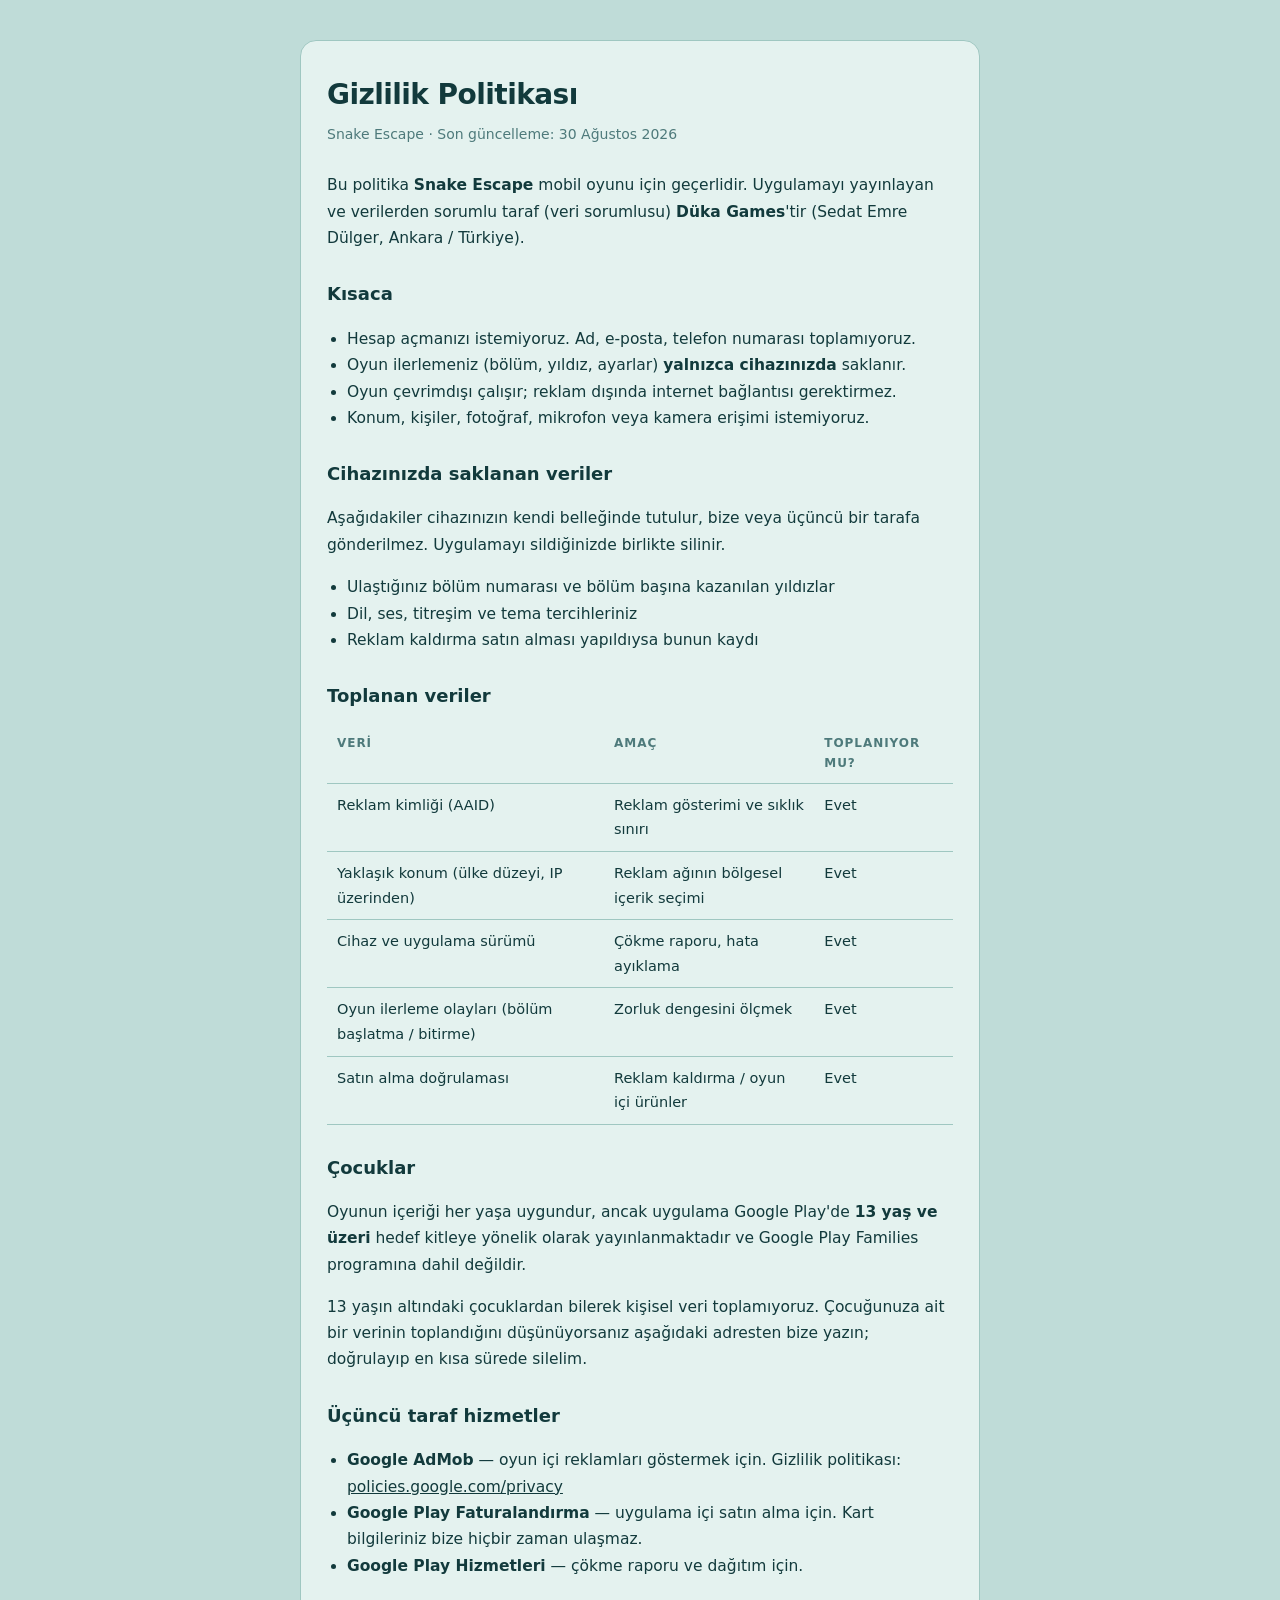
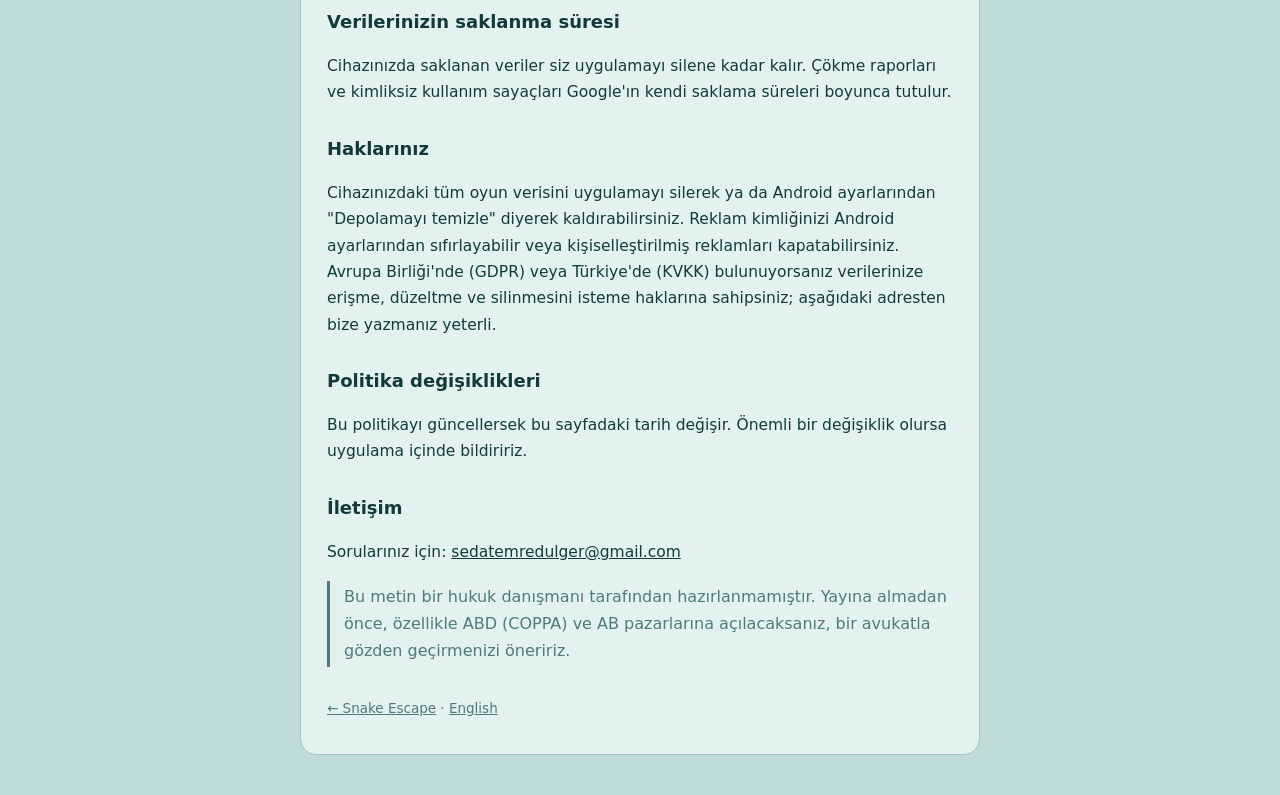
==== gizlilik.html @ feeebdd0 "Add files via upload" ====
<!doctype html>
<html lang="tr">
<head>
<meta charset="utf-8">
<meta name="viewport" content="width=device-width, initial-scale=1">
<title>Gizlilik Politikası — Snake Escape</title>
<style>
  :root{ --bg:#BFDCD8; --card:#E4F2EF; --ink:#123A3C; --soft:#4E7A7B; --edge:#9FC7C1; }
  @media (prefers-color-scheme: dark){
    :root{ --bg:#131822; --card:#1B2231; --ink:#E4EAF4; --soft:#93A0B8; --edge:#2C3549; }
  }
  *{ box-sizing:border-box; }
  body{ margin:0; background:var(--bg); color:var(--ink);
    font-family:system-ui,-apple-system,"Segoe UI",Roboto,sans-serif;
    line-height:1.7; padding:40px 18px; }
  .wrap{ max-width:680px; margin:0 auto; }
  .card{ background:var(--card); border:1px solid var(--edge); border-radius:16px; padding:30px 26px 34px; }
  h1{ font-size:28px; margin:0 0 4px; letter-spacing:-.02em; }
  .date{ color:var(--soft); font-size:14px; margin:0 0 26px; }
  h2{ font-size:18px; margin:28px 0 8px; }
  p, li{ font-size:15.5px; }
  ul{ padding-left:20px; }
  table{ border-collapse:collapse; width:100%; margin:12px 0; font-size:14.5px; }
  th,td{ text-align:left; padding:9px 10px; border-bottom:1px solid var(--edge); vertical-align:top; }
  th{ color:var(--soft); font-size:12px; text-transform:uppercase; letter-spacing:.08em; }
  .box{ border-left:3px solid var(--soft); padding:2px 0 2px 14px; margin:16px 0; color:var(--soft); }
  a{ color:inherit; }
  footer{ color:var(--soft); font-size:13.5px; margin-top:30px; }
</style>
</head>
<body><div class="wrap"><div class="card">

<h1>Gizlilik Politikası</h1>
<p class="date">Snake Escape · Son güncelleme: 30 Ağustos 2026</p>

<p>Bu politika <strong>Snake Escape</strong> mobil oyunu için geçerlidir.
Uygulamayı yayınlayan ve verilerden sorumlu taraf (veri sorumlusu)
<strong>Düka Games</strong>'tir (Sedat Emre Dülger, Ankara / Türkiye).</p>

<h2>Kısaca</h2>
<ul>
  <li>Hesap açmanızı istemiyoruz. Ad, e-posta, telefon numarası toplamıyoruz.</li>
  <li>Oyun ilerlemeniz (bölüm, yıldız, ayarlar) <strong>yalnızca cihazınızda</strong> saklanır.</li>
  <li>Oyun çevrimdışı çalışır; reklam dışında internet bağlantısı gerektirmez.</li>
  <li>Konum, kişiler, fotoğraf, mikrofon veya kamera erişimi istemiyoruz.</li>
</ul>

<h2>Cihazınızda saklanan veriler</h2>
<p>Aşağıdakiler cihazınızın kendi belleğinde tutulur, bize veya üçüncü bir
tarafa gönderilmez. Uygulamayı sildiğinizde birlikte silinir.</p>
<ul>
  <li>Ulaştığınız bölüm numarası ve bölüm başına kazanılan yıldızlar</li>
  <li>Dil, ses, titreşim ve tema tercihleriniz</li>
  <li>Reklam kaldırma satın alması yapıldıysa bunun kaydı</li>
</ul>

<h2>Toplanan veriler</h2>
<table>
  <tr><th>Veri</th><th>Amaç</th><th>Toplanıyor mu?</th></tr>
  <tr><td>Reklam kimliği (AAID)</td><td>Reklam gösterimi ve sıklık sınırı</td><td>Evet</td></tr>
  <tr><td>Yaklaşık konum (ülke düzeyi, IP üzerinden)</td><td>Reklam ağının bölgesel içerik seçimi</td><td>Evet</td></tr>
  <tr><td>Cihaz ve uygulama sürümü</td><td>Çökme raporu, hata ayıklama</td><td>Evet</td></tr>
  <tr><td>Oyun ilerleme olayları (bölüm başlatma / bitirme)</td><td>Zorluk dengesini ölçmek</td><td>Evet</td></tr>
  <tr><td>Satın alma doğrulaması</td><td>Reklam kaldırma / oyun içi ürünler</td><td>Evet</td></tr>
</table>

<h2>Çocuklar</h2>
<p>Oyunun içeriği her yaşa uygundur, ancak uygulama Google Play'de
<strong>13 yaş ve üzeri</strong> hedef kitleye yönelik olarak yayınlanmaktadır ve
Google Play Families programına dahil değildir.</p>
<p>13 yaşın altındaki çocuklardan bilerek kişisel veri toplamıyoruz. Çocuğunuza
ait bir verinin toplandığını düşünüyorsanız aşağıdaki adresten bize yazın;
doğrulayıp en kısa sürede silelim.</p>

<h2>Üçüncü taraf hizmetler</h2>
<ul>
  <li><strong>Google AdMob</strong> — oyun içi reklamları göstermek için.
      Gizlilik politikası:
      <a href="https://policies.google.com/privacy">policies.google.com/privacy</a></li>
  <li><strong>Google Play Faturalandırma</strong> — uygulama içi satın alma için.
      Kart bilgileriniz bize hiçbir zaman ulaşmaz.</li>
  <li><strong>Google Play Hizmetleri</strong> — çökme raporu ve dağıtım için.</li>
</ul>

<h2>Verilerinizin saklanma süresi</h2>
<p>Cihazınızda saklanan veriler siz uygulamayı silene kadar kalır. Çökme raporları
ve kimliksiz kullanım sayaçları Google'ın kendi saklama süreleri boyunca tutulur.</p>

<h2>Haklarınız</h2>
<p>Cihazınızdaki tüm oyun verisini uygulamayı silerek ya da Android ayarlarından
"Depolamayı temizle" diyerek kaldırabilirsiniz. Reklam kimliğinizi Android
ayarlarından sıfırlayabilir veya kişiselleştirilmiş reklamları kapatabilirsiniz.
Avrupa Birliği'nde (GDPR) veya Türkiye'de (KVKK) bulunuyorsanız verilerinize
erişme, düzeltme ve silinmesini isteme haklarına sahipsiniz; aşağıdaki adresten
bize yazmanız yeterli.</p>

<h2>Politika değişiklikleri</h2>
<p>Bu politikayı güncellersek bu sayfadaki tarih değişir. Önemli bir değişiklik
olursa uygulama içinde bildiririz.</p>

<h2>İletişim</h2>
<p>Sorularınız için: <a href="mailto:sedatemredulger@gmail.com">sedatemredulger@gmail.com</a></p>

<div class="box">Bu metin bir hukuk danışmanı tarafından hazırlanmamıştır.
Yayına almadan önce, özellikle ABD (COPPA) ve AB pazarlarına açılacaksanız,
bir avukatla gözden geçirmenizi öneririz.</div>

<footer><a href="index.html">← Snake Escape</a> · <a href="privacy.html">English</a></footer>
</div></div></body></html>
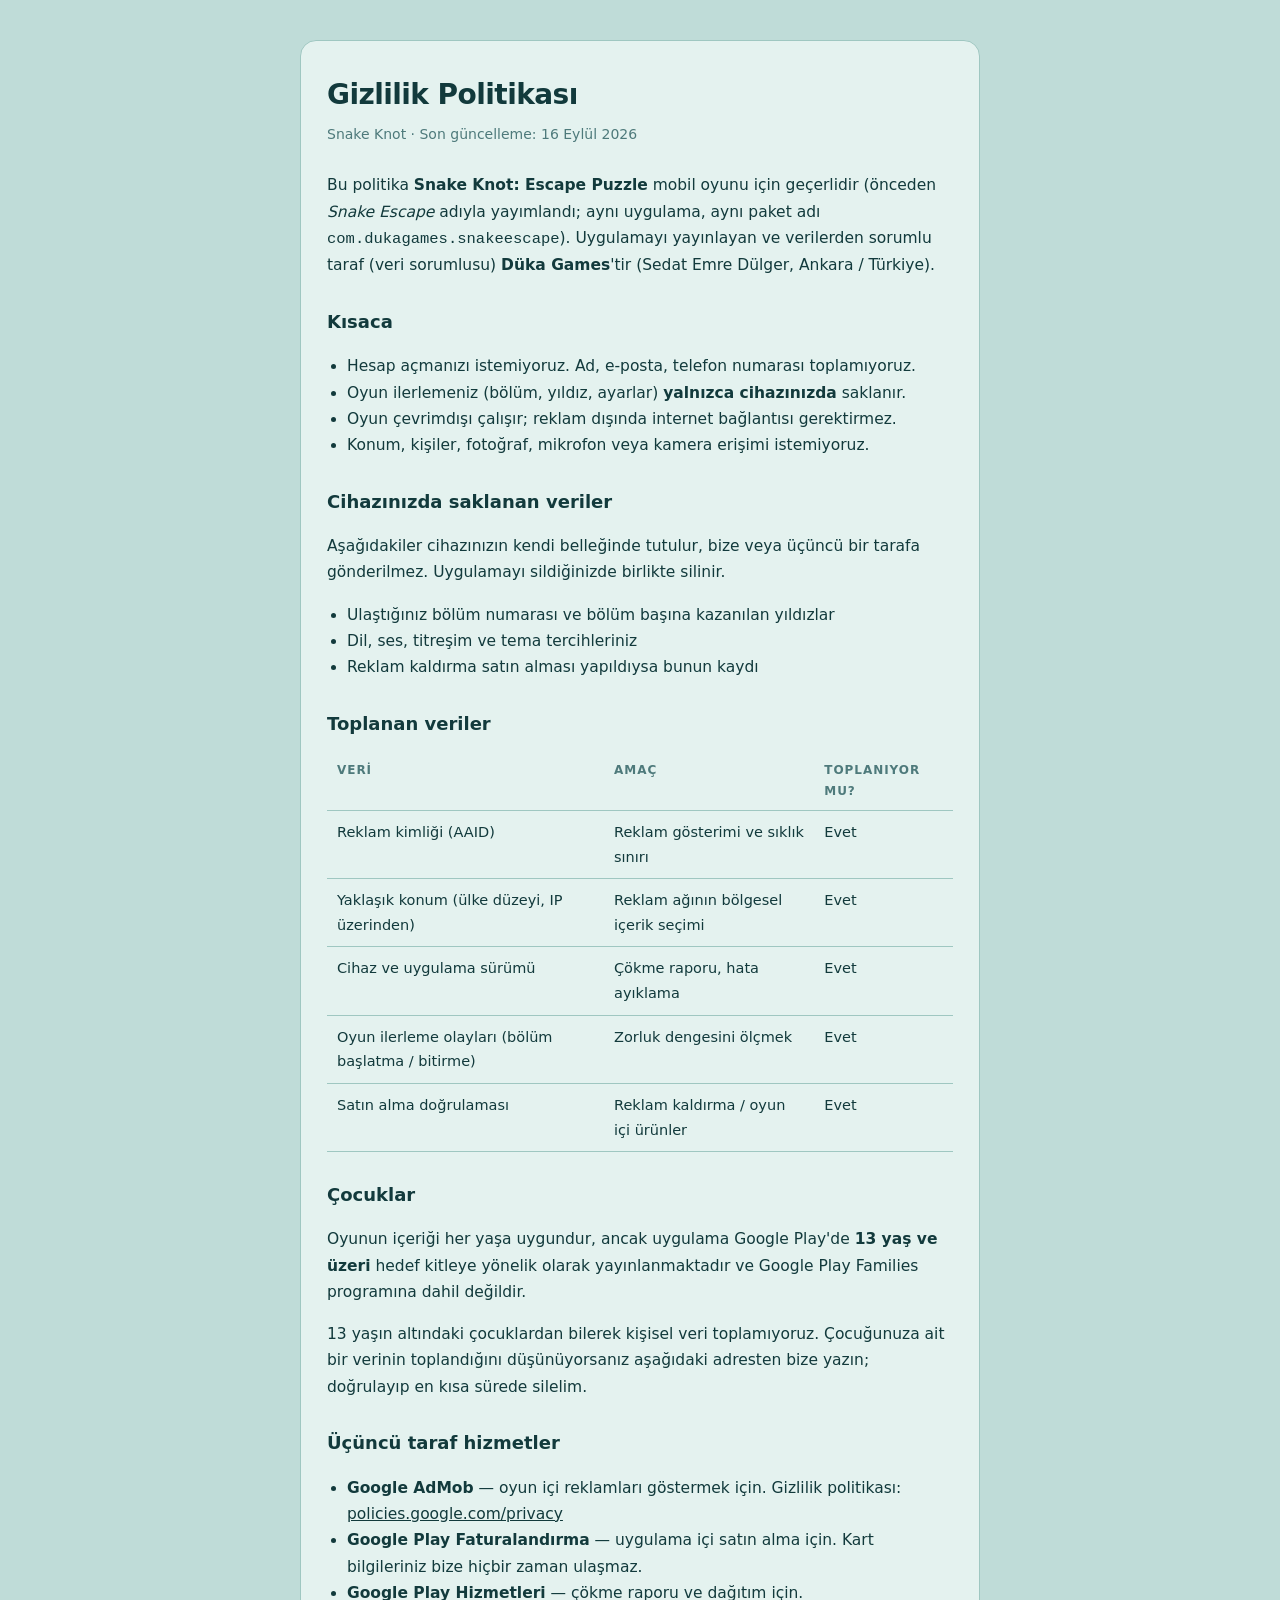
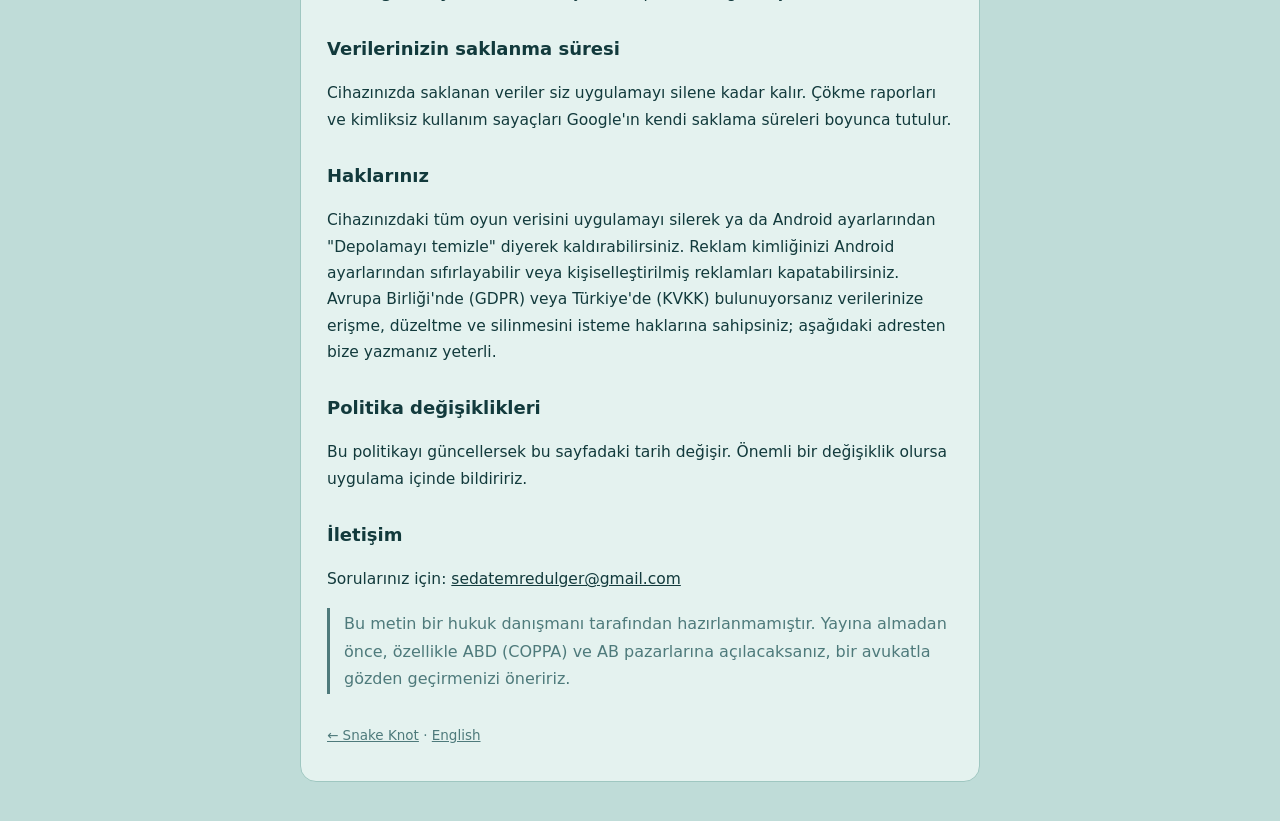
==== commit f679ec4f: "Add files via upload" ====
--- a/gizlilik.html
+++ b/gizlilik.html
@@ -3,7 +3,7 @@
 <head>
 <meta charset="utf-8">
 <meta name="viewport" content="width=device-width, initial-scale=1">
-<title>Gizlilik Politikası — Snake Escape</title>
+<title>Gizlilik Politikası — Snake Knot</title>
 <style>
   :root{ --bg:#BFDCD8; --card:#E4F2EF; --ink:#123A3C; --soft:#4E7A7B; --edge:#9FC7C1; }
   @media (prefers-color-scheme: dark){
@@ -31,9 +31,9 @@
 <body><div class="wrap"><div class="card">
 
 <h1>Gizlilik Politikası</h1>
-<p class="date">Snake Escape · Son güncelleme: 30 Ağustos 2026</p>
+<p class="date">Snake Knot · Son güncelleme: 16 Eylül 2026</p>
 
-<p>Bu politika <strong>Snake Escape</strong> mobil oyunu için geçerlidir.
+<p>Bu politika <strong>Snake Knot: Escape Puzzle</strong> mobil oyunu için geçerlidir (önceden <em>Snake Escape</em> adıyla yayımlandı; aynı uygulama, aynı paket adı <code>com.dukagames.snakeescape</code>).
 Uygulamayı yayınlayan ve verilerden sorumlu taraf (veri sorumlusu)
 <strong>Düka Games</strong>'tir (Sedat Emre Dülger, Ankara / Türkiye).</p>
 
@@ -105,5 +105,5 @@
 Yayına almadan önce, özellikle ABD (COPPA) ve AB pazarlarına açılacaksanız,
 bir avukatla gözden geçirmenizi öneririz.</div>
 
-<footer><a href="index.html">← Snake Escape</a> · <a href="privacy.html">English</a></footer>
+<footer><a href="index.html">← Snake Knot</a> · <a href="privacy.html">English</a></footer>
 </div></div></body></html>
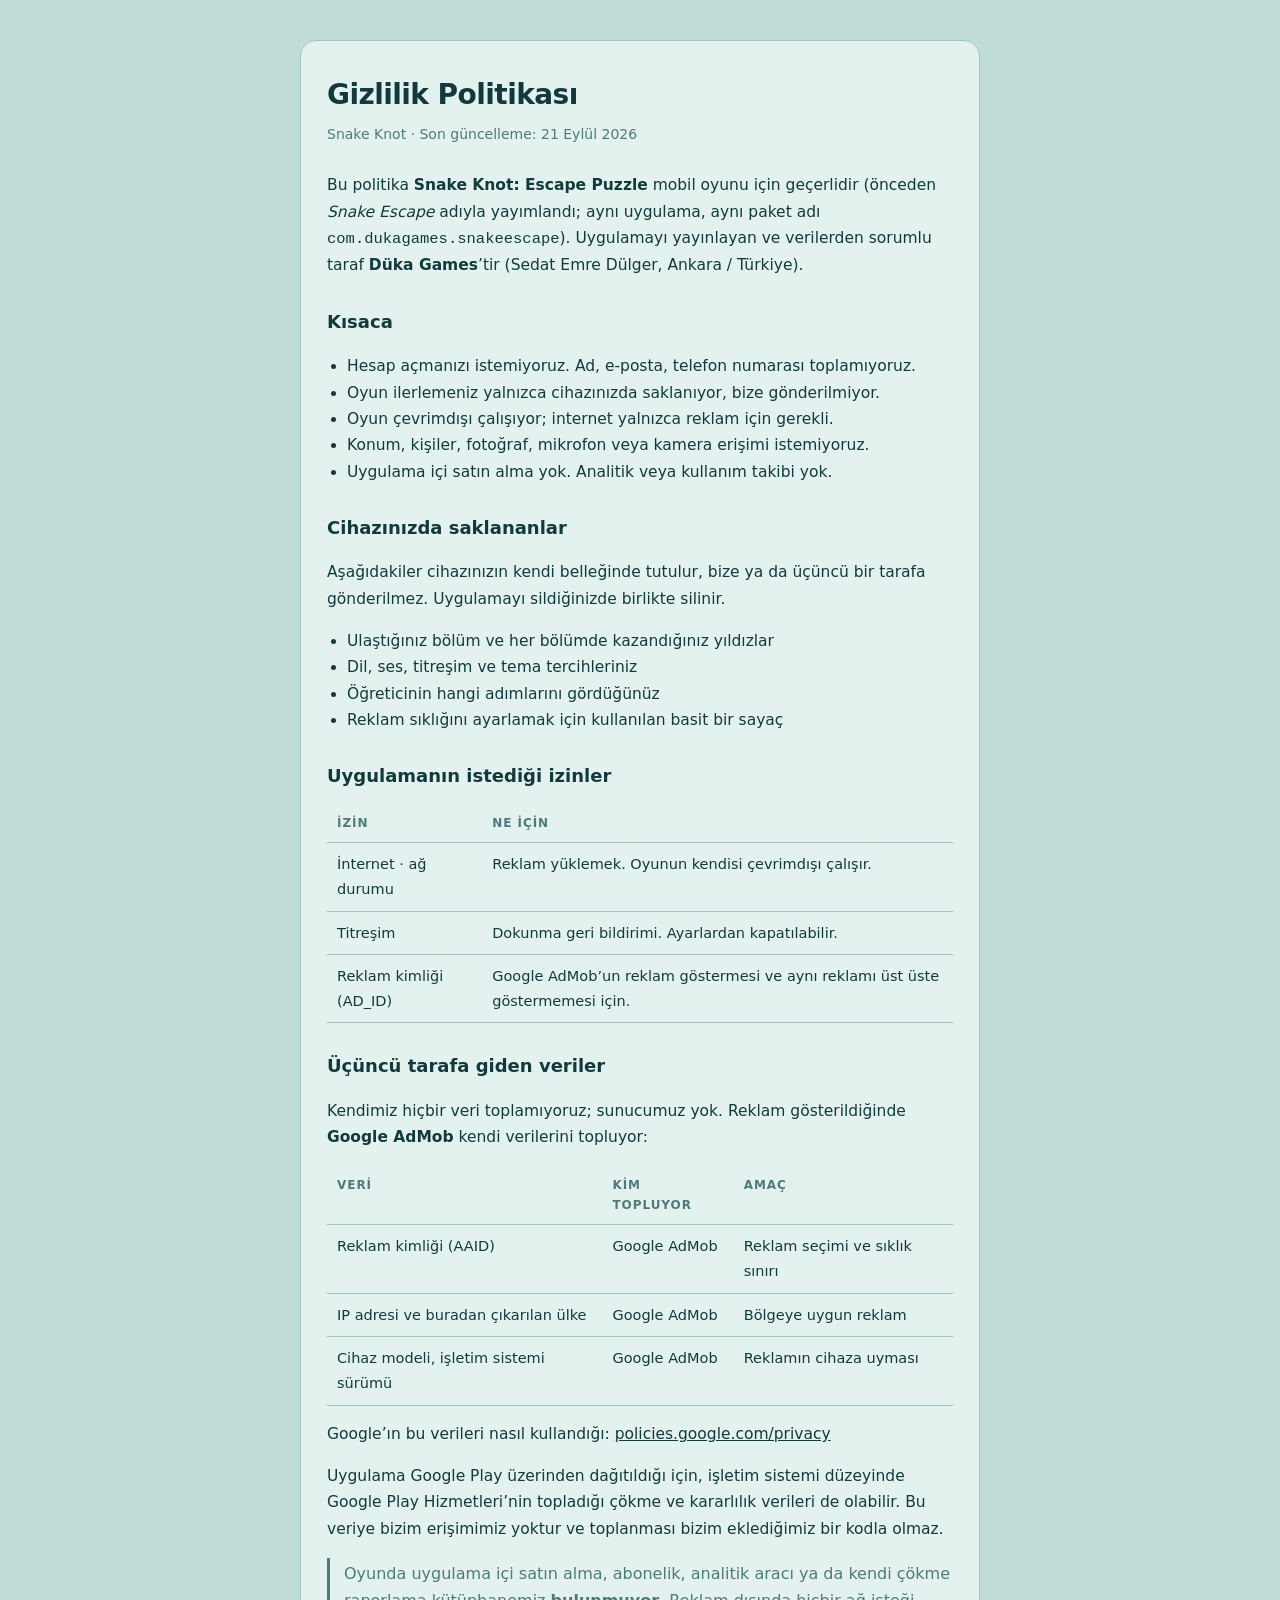
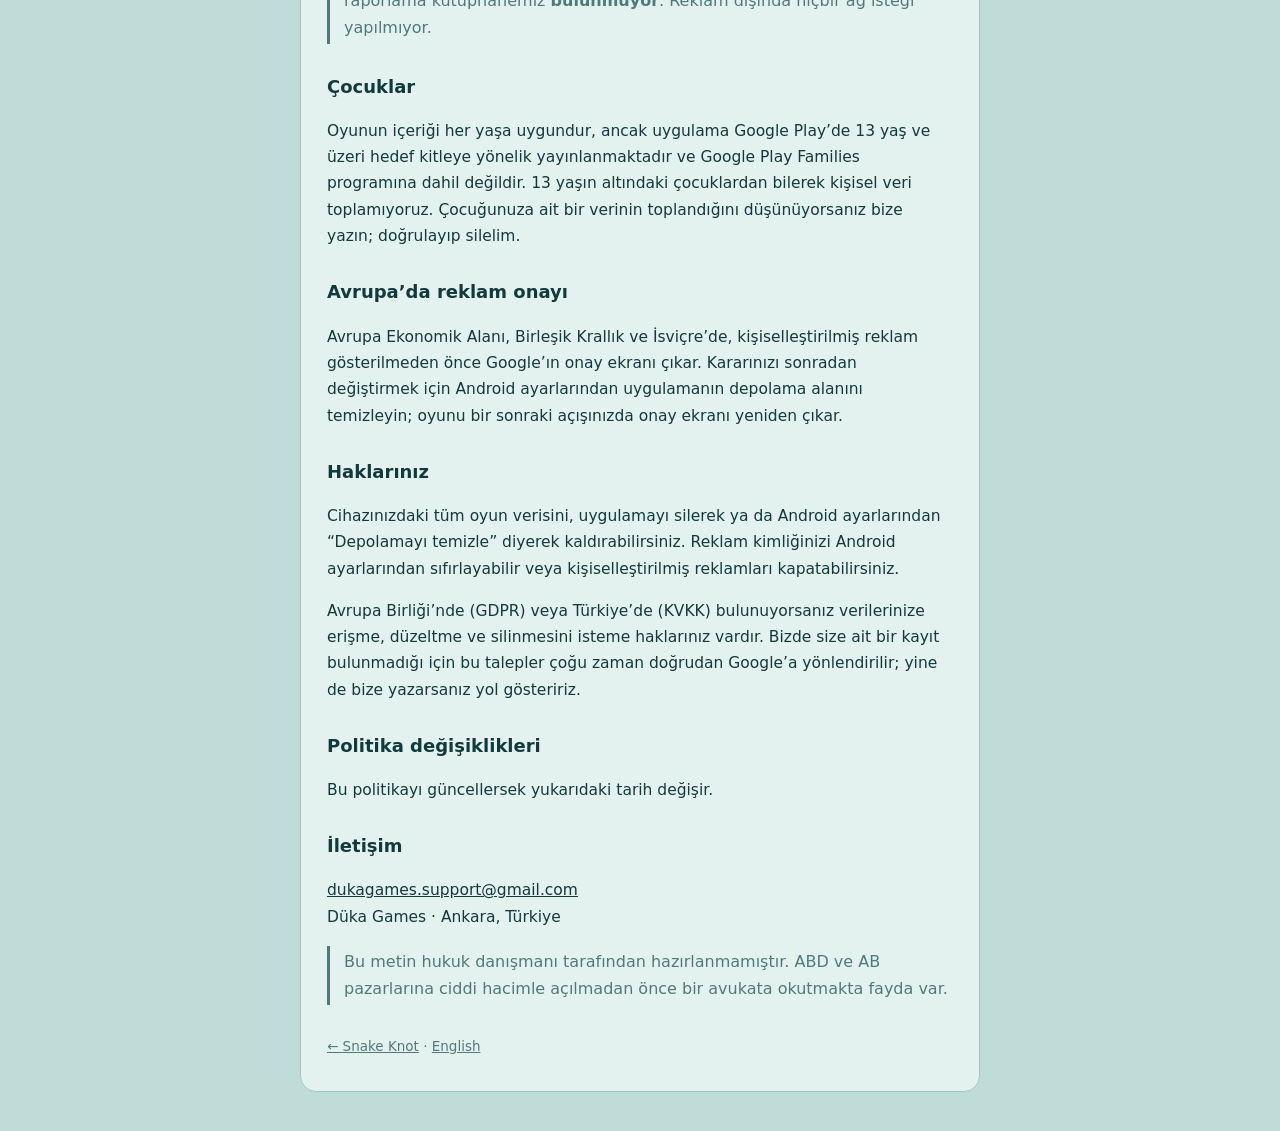
==== commit a5dbabfc: "Add files via upload" ====
--- a/gizlilik.html
+++ b/gizlilik.html
@@ -29,81 +29,95 @@
 </style>
 </head>
 <body><div class="wrap"><div class="card">
+<h1>Gizlilik Politikası</h1>
+    <p class="date">Snake Knot · Son güncelleme: 21 Eylül 2026</p>
 
-<h1>Gizlilik Politikası</h1>
-<p class="date">Snake Knot · Son güncelleme: 16 Eylül 2026</p>
+    <p>Bu politika <strong>Snake Knot: Escape Puzzle</strong> mobil oyunu için geçerlidir (önceden <em>Snake Escape</em> adıyla yayımlandı; aynı uygulama, aynı paket adı <code>com.dukagames.snakeescape</code>). Uygulamayı
+    yayınlayan ve verilerden sorumlu taraf <strong>Düka Games</strong>’tir
+    (Sedat Emre Dülger, Ankara / Türkiye).</p>
 
-<p>Bu politika <strong>Snake Knot: Escape Puzzle</strong> mobil oyunu için geçerlidir (önceden <em>Snake Escape</em> adıyla yayımlandı; aynı uygulama, aynı paket adı <code>com.dukagames.snakeescape</code>).
-Uygulamayı yayınlayan ve verilerden sorumlu taraf (veri sorumlusu)
-<strong>Düka Games</strong>'tir (Sedat Emre Dülger, Ankara / Türkiye).</p>
+    <h2>Kısaca</h2>
+    
+      <ul>
+        <li>Hesap açmanızı istemiyoruz. Ad, e-posta, telefon numarası toplamıyoruz.</li>
+        <li>Oyun ilerlemeniz yalnızca cihazınızda saklanıyor, bize gönderilmiyor.</li>
+        <li>Oyun çevrimdışı çalışıyor; internet yalnızca reklam için gerekli.</li>
+        <li>Konum, kişiler, fotoğraf, mikrofon veya kamera erişimi istemiyoruz.</li>
+        <li>Uygulama içi satın alma yok. Analitik veya kullanım takibi yok.</li>
+      </ul>
 
-<h2>Kısaca</h2>
-<ul>
-  <li>Hesap açmanızı istemiyoruz. Ad, e-posta, telefon numarası toplamıyoruz.</li>
-  <li>Oyun ilerlemeniz (bölüm, yıldız, ayarlar) <strong>yalnızca cihazınızda</strong> saklanır.</li>
-  <li>Oyun çevrimdışı çalışır; reklam dışında internet bağlantısı gerektirmez.</li>
-  <li>Konum, kişiler, fotoğraf, mikrofon veya kamera erişimi istemiyoruz.</li>
-</ul>
+    <h2>Cihazınızda saklananlar</h2>
+    <p>Aşağıdakiler cihazınızın kendi belleğinde tutulur, bize ya da üçüncü bir
+    tarafa gönderilmez. Uygulamayı sildiğinizde birlikte silinir.</p>
+    <ul>
+      <li>Ulaştığınız bölüm ve her bölümde kazandığınız yıldızlar</li>
+      <li>Dil, ses, titreşim ve tema tercihleriniz</li>
+      <li>Öğreticinin hangi adımlarını gördüğünüz</li>
+      <li>Reklam sıklığını ayarlamak için kullanılan basit bir sayaç</li>
+    </ul>
 
-<h2>Cihazınızda saklanan veriler</h2>
-<p>Aşağıdakiler cihazınızın kendi belleğinde tutulur, bize veya üçüncü bir
-tarafa gönderilmez. Uygulamayı sildiğinizde birlikte silinir.</p>
-<ul>
-  <li>Ulaştığınız bölüm numarası ve bölüm başına kazanılan yıldızlar</li>
-  <li>Dil, ses, titreşim ve tema tercihleriniz</li>
-  <li>Reklam kaldırma satın alması yapıldıysa bunun kaydı</li>
-</ul>
+    <h2>Uygulamanın istediği izinler</h2>
+    <table>
+      <tr><th>İzin</th><th>Ne için</th></tr>
+      <tr><td>İnternet · ağ durumu</td><td>Reklam yüklemek. Oyunun kendisi çevrimdışı çalışır.</td></tr>
+      <tr><td>Titreşim</td><td>Dokunma geri bildirimi. Ayarlardan kapatılabilir.</td></tr>
+      <tr><td>Reklam kimliği (AD_ID)</td><td>Google AdMob’un reklam göstermesi ve
+        aynı reklamı üst üste göstermemesi için.</td></tr>
+    </table>
 
-<h2>Toplanan veriler</h2>
-<table>
-  <tr><th>Veri</th><th>Amaç</th><th>Toplanıyor mu?</th></tr>
-  <tr><td>Reklam kimliği (AAID)</td><td>Reklam gösterimi ve sıklık sınırı</td><td>Evet</td></tr>
-  <tr><td>Yaklaşık konum (ülke düzeyi, IP üzerinden)</td><td>Reklam ağının bölgesel içerik seçimi</td><td>Evet</td></tr>
-  <tr><td>Cihaz ve uygulama sürümü</td><td>Çökme raporu, hata ayıklama</td><td>Evet</td></tr>
-  <tr><td>Oyun ilerleme olayları (bölüm başlatma / bitirme)</td><td>Zorluk dengesini ölçmek</td><td>Evet</td></tr>
-  <tr><td>Satın alma doğrulaması</td><td>Reklam kaldırma / oyun içi ürünler</td><td>Evet</td></tr>
-</table>
+    <h2>Üçüncü tarafa giden veriler</h2>
+    <p>Kendimiz hiçbir veri toplamıyoruz; sunucumuz yok. Reklam gösterildiğinde
+    <strong>Google AdMob</strong> kendi verilerini topluyor:</p>
+    <table>
+      <tr><th>Veri</th><th>Kim topluyor</th><th>Amaç</th></tr>
+      <tr><td>Reklam kimliği (AAID)</td><td>Google AdMob</td><td>Reklam seçimi ve sıklık sınırı</td></tr>
+      <tr><td>IP adresi ve buradan çıkarılan ülke</td><td>Google AdMob</td><td>Bölgeye uygun reklam</td></tr>
+      <tr><td>Cihaz modeli, işletim sistemi sürümü</td><td>Google AdMob</td><td>Reklamın cihaza uyması</td></tr>
+    </table>
+    <p>Google’ın bu verileri nasıl kullandığı:
+    <a href="https://policies.google.com/privacy">policies.google.com/privacy</a></p>
+    <p>Uygulama Google Play üzerinden dağıtıldığı için, işletim sistemi düzeyinde
+    Google Play Hizmetleri’nin topladığı çökme ve kararlılık verileri de olabilir.
+    Bu veriye bizim erişimimiz yoktur ve toplanması bizim eklediğimiz bir kodla
+    olmaz.</p>
 
-<h2>Çocuklar</h2>
-<p>Oyunun içeriği her yaşa uygundur, ancak uygulama Google Play'de
-<strong>13 yaş ve üzeri</strong> hedef kitleye yönelik olarak yayınlanmaktadır ve
-Google Play Families programına dahil değildir.</p>
-<p>13 yaşın altındaki çocuklardan bilerek kişisel veri toplamıyoruz. Çocuğunuza
-ait bir verinin toplandığını düşünüyorsanız aşağıdaki adresten bize yazın;
-doğrulayıp en kısa sürede silelim.</p>
+    <div class="box">Oyunda uygulama içi satın alma, abonelik, analitik aracı ya da
+    kendi çökme raporlama kütüphanemiz <strong>bulunmuyor</strong>. Reklam dışında hiçbir
+    ağ isteği yapılmıyor.</div>
 
-<h2>Üçüncü taraf hizmetler</h2>
-<ul>
-  <li><strong>Google AdMob</strong> — oyun içi reklamları göstermek için.
-      Gizlilik politikası:
-      <a href="https://policies.google.com/privacy">policies.google.com/privacy</a></li>
-  <li><strong>Google Play Faturalandırma</strong> — uygulama içi satın alma için.
-      Kart bilgileriniz bize hiçbir zaman ulaşmaz.</li>
-  <li><strong>Google Play Hizmetleri</strong> — çökme raporu ve dağıtım için.</li>
-</ul>
+    <h2>Çocuklar</h2>
+    <p>Oyunun içeriği her yaşa uygundur, ancak uygulama Google Play’de 13 yaş ve
+    üzeri hedef kitleye yönelik yayınlanmaktadır ve Google Play Families
+    programına dahil değildir. 13 yaşın altındaki çocuklardan bilerek kişisel
+    veri toplamıyoruz. Çocuğunuza ait bir verinin toplandığını düşünüyorsanız
+    bize yazın; doğrulayıp silelim.</p>
 
-<h2>Verilerinizin saklanma süresi</h2>
-<p>Cihazınızda saklanan veriler siz uygulamayı silene kadar kalır. Çökme raporları
-ve kimliksiz kullanım sayaçları Google'ın kendi saklama süreleri boyunca tutulur.</p>
+    <h2>Avrupa’da reklam onayı</h2>
+    <p>Avrupa Ekonomik Alanı, Birleşik Krallık ve İsviçre’de, kişiselleştirilmiş
+    reklam gösterilmeden önce Google’ın onay ekranı çıkar. Kararınızı sonradan
+    değiştirmek için Android ayarlarından uygulamanın depolama alanını temizleyin;
+    oyunu bir sonraki açışınızda onay ekranı yeniden çıkar.</p>
 
-<h2>Haklarınız</h2>
-<p>Cihazınızdaki tüm oyun verisini uygulamayı silerek ya da Android ayarlarından
-"Depolamayı temizle" diyerek kaldırabilirsiniz. Reklam kimliğinizi Android
-ayarlarından sıfırlayabilir veya kişiselleştirilmiş reklamları kapatabilirsiniz.
-Avrupa Birliği'nde (GDPR) veya Türkiye'de (KVKK) bulunuyorsanız verilerinize
-erişme, düzeltme ve silinmesini isteme haklarına sahipsiniz; aşağıdaki adresten
-bize yazmanız yeterli.</p>
+    <h2>Haklarınız</h2>
+    <p>Cihazınızdaki tüm oyun verisini, uygulamayı silerek ya da Android
+    ayarlarından “Depolamayı temizle” diyerek kaldırabilirsiniz. Reklam
+    kimliğinizi Android ayarlarından sıfırlayabilir veya kişiselleştirilmiş
+    reklamları kapatabilirsiniz.</p>
+    <p>Avrupa Birliği’nde (GDPR) veya Türkiye’de (KVKK) bulunuyorsanız verilerinize
+    erişme, düzeltme ve silinmesini isteme haklarınız vardır. Bizde size ait bir
+    kayıt bulunmadığı için bu talepler çoğu zaman doğrudan Google’a yönlendirilir;
+    yine de bize yazarsanız yol gösteririz.</p>
 
-<h2>Politika değişiklikleri</h2>
-<p>Bu politikayı güncellersek bu sayfadaki tarih değişir. Önemli bir değişiklik
-olursa uygulama içinde bildiririz.</p>
+    <h2>Politika değişiklikleri</h2>
+    <p>Bu politikayı güncellersek yukarıdaki tarih değişir.</p>
 
-<h2>İletişim</h2>
-<p>Sorularınız için: <a href="mailto:sedatemredulger@gmail.com">sedatemredulger@gmail.com</a></p>
+    <h2>İletişim</h2>
+    <p><a href="mailto:dukagames.support@gmail.com">dukagames.support@gmail.com</a><br>
+    Düka Games · Ankara, Türkiye</p>
 
-<div class="box">Bu metin bir hukuk danışmanı tarafından hazırlanmamıştır.
-Yayına almadan önce, özellikle ABD (COPPA) ve AB pazarlarına açılacaksanız,
-bir avukatla gözden geçirmenizi öneririz.</div>
+    <div class="box">Bu metin hukuk danışmanı tarafından hazırlanmamıştır.
+    ABD ve AB pazarlarına ciddi hacimle açılmadan önce bir avukata okutmakta
+    fayda var.</div>
 
 <footer><a href="index.html">← Snake Knot</a> · <a href="privacy.html">English</a></footer>
 </div></div></body></html>
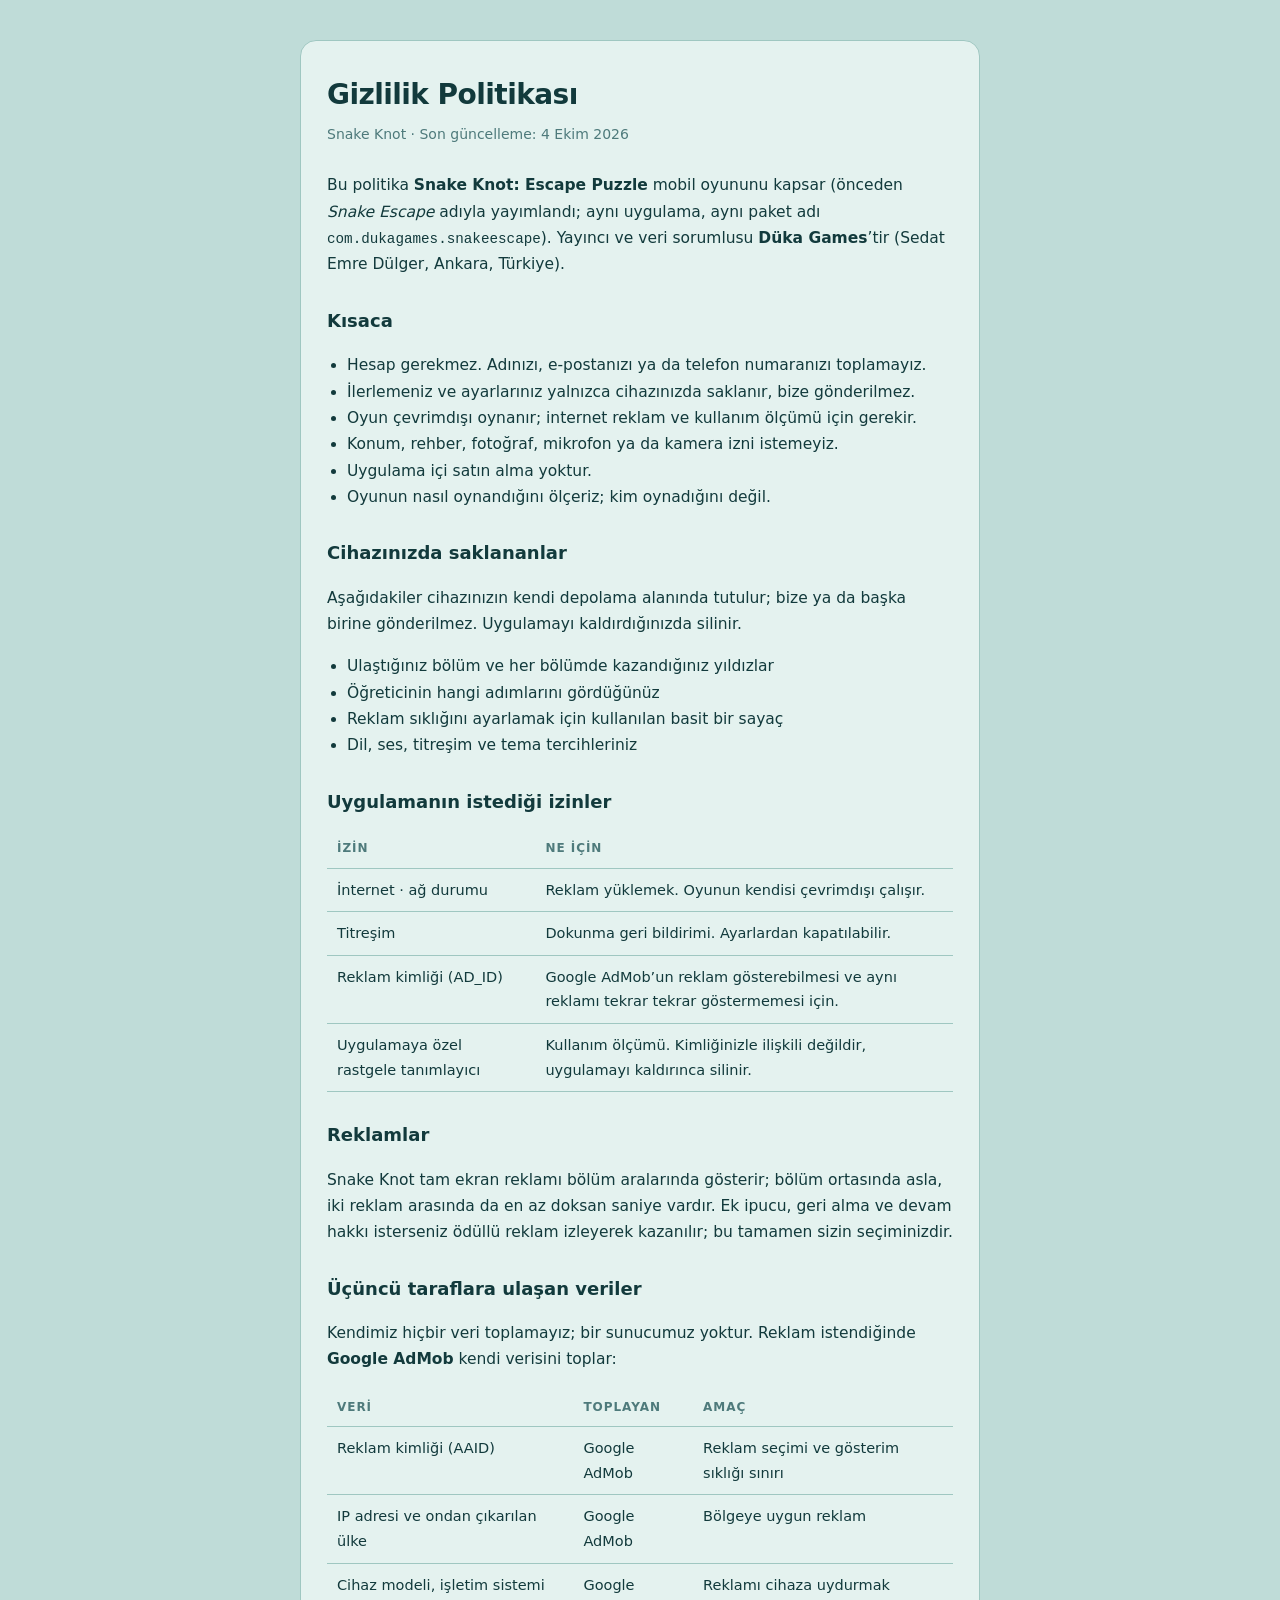
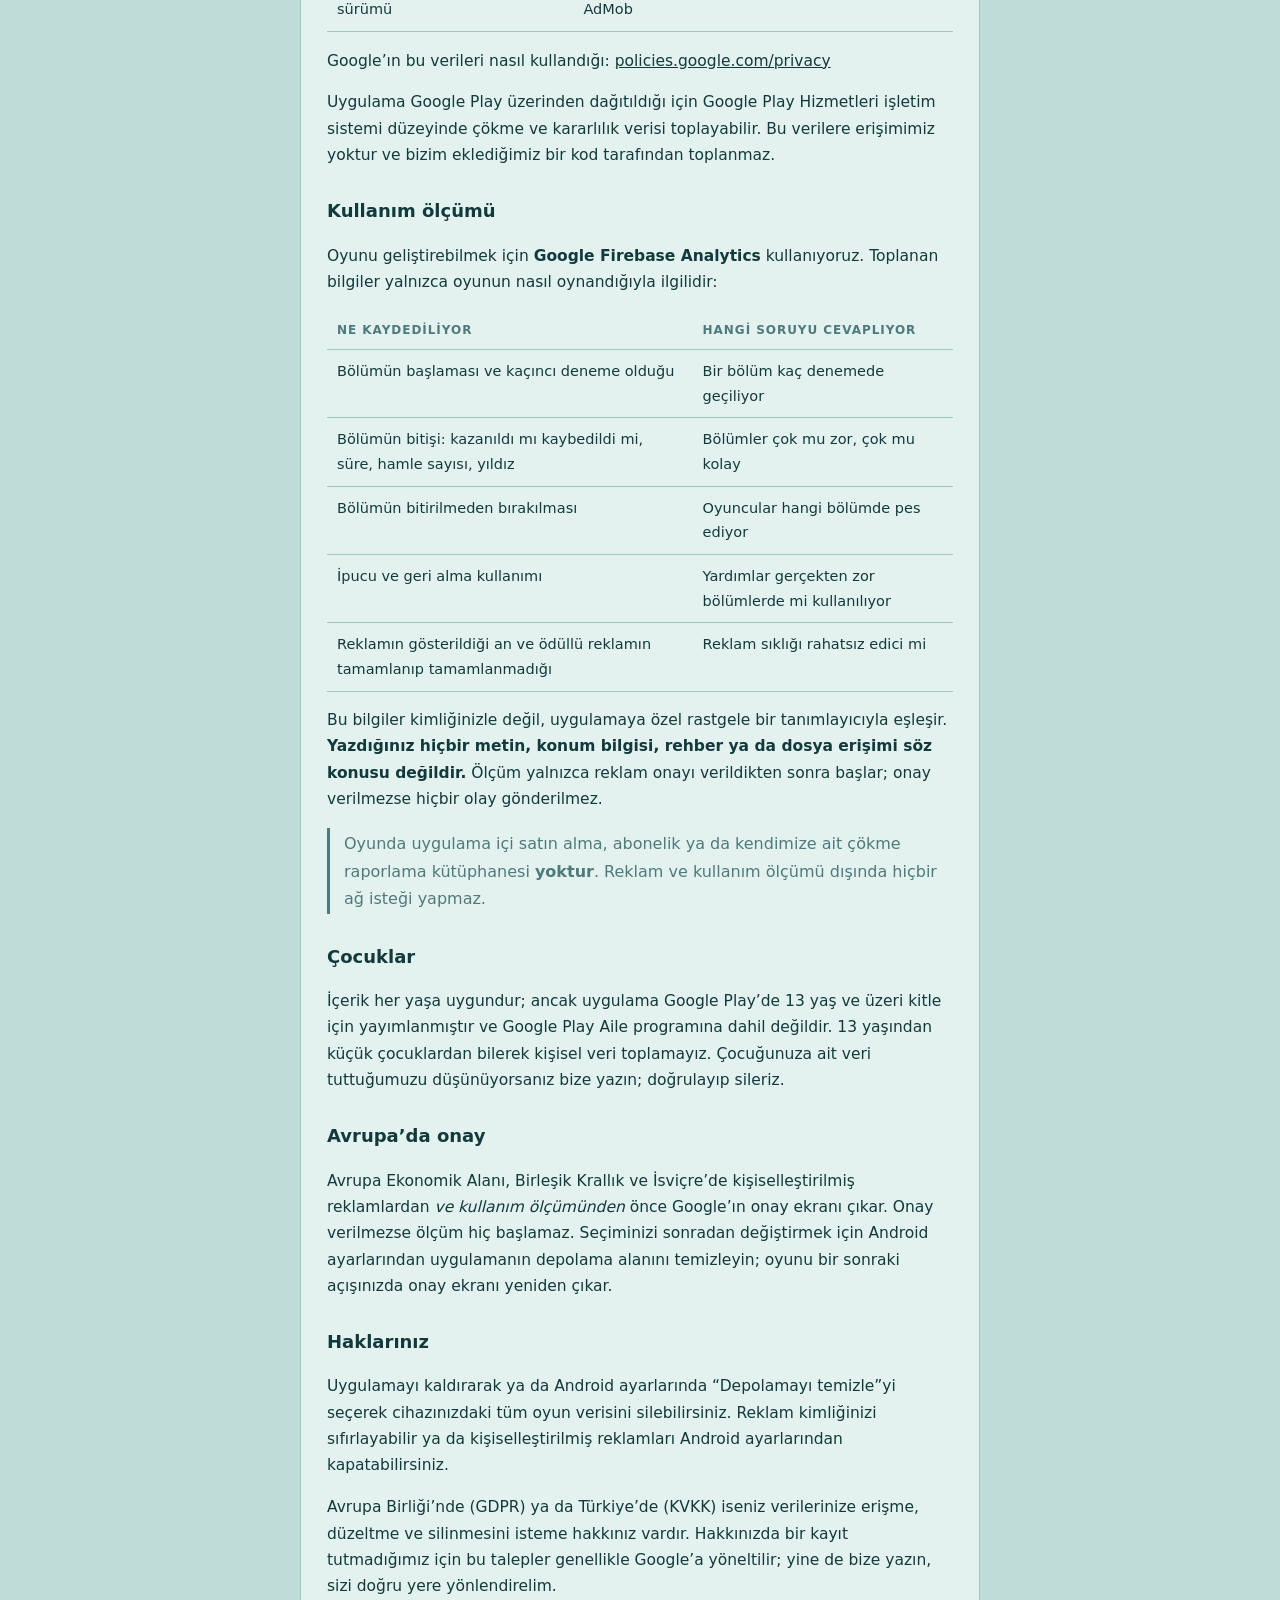
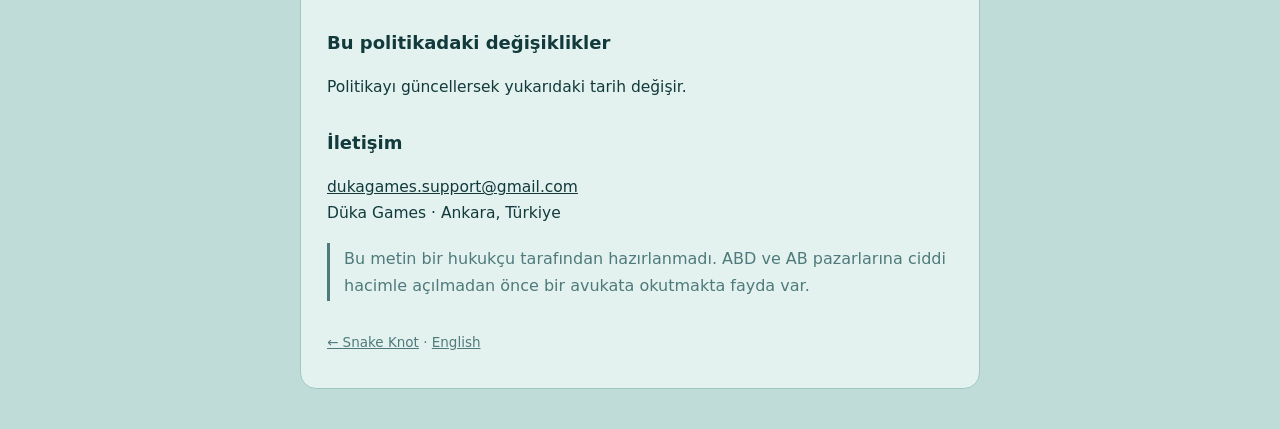
==== commit 0f3f297c: "Add files via upload" ====
--- a/gizlilik.html
+++ b/gizlilik.html
@@ -25,35 +25,40 @@
   th{ color:var(--soft); font-size:12px; text-transform:uppercase; letter-spacing:.08em; }
   .box{ border-left:3px solid var(--soft); padding:2px 0 2px 14px; margin:16px 0; color:var(--soft); }
   a{ color:inherit; }
+  code{ font-size:.92em; }
   footer{ color:var(--soft); font-size:13.5px; margin-top:30px; }
+  .links a{ display:block; padding:14px 16px; margin:10px 0; border:1px solid var(--edge);
+    border-radius:12px; text-decoration:none; font-weight:600; }
 </style>
 </head>
 <body><div class="wrap"><div class="card">
 <h1>Gizlilik Politikası</h1>
-    <p class="date">Snake Knot · Son güncelleme: 21 Eylül 2026</p>
+    <p class="date">Snake Knot · Son güncelleme: 4 Ekim 2026</p>
 
-    <p>Bu politika <strong>Snake Knot: Escape Puzzle</strong> mobil oyunu için geçerlidir (önceden <em>Snake Escape</em> adıyla yayımlandı; aynı uygulama, aynı paket adı <code>com.dukagames.snakeescape</code>). Uygulamayı
-    yayınlayan ve verilerden sorumlu taraf <strong>Düka Games</strong>’tir
-    (Sedat Emre Dülger, Ankara / Türkiye).</p>
+    <p>Bu politika <strong>Snake Knot: Escape Puzzle</strong> mobil oyununu kapsar
+    (önceden <em>Snake Escape</em> adıyla yayımlandı; aynı uygulama, aynı paket adı
+    <code>com.dukagames.snakeescape</code>). Yayıncı ve veri sorumlusu
+    <strong>Düka Games</strong>’tir (Sedat Emre Dülger, Ankara, Türkiye).</p>
 
     <h2>Kısaca</h2>
     
       <ul>
-        <li>Hesap açmanızı istemiyoruz. Ad, e-posta, telefon numarası toplamıyoruz.</li>
-        <li>Oyun ilerlemeniz yalnızca cihazınızda saklanıyor, bize gönderilmiyor.</li>
-        <li>Oyun çevrimdışı çalışıyor; internet yalnızca reklam için gerekli.</li>
-        <li>Konum, kişiler, fotoğraf, mikrofon veya kamera erişimi istemiyoruz.</li>
-        <li>Uygulama içi satın alma yok. Analitik veya kullanım takibi yok.</li>
+        <li>Hesap gerekmez. Adınızı, e-postanızı ya da telefon numaranızı toplamayız.</li>
+        <li>İlerlemeniz ve ayarlarınız yalnızca cihazınızda saklanır, bize gönderilmez.</li>
+        <li>Oyun çevrimdışı oynanır; internet reklam ve kullanım ölçümü için gerekir.</li>
+        <li>Konum, rehber, fotoğraf, mikrofon ya da kamera izni istemeyiz.</li>
+        <li>Uygulama içi satın alma yoktur.</li>
+        <li>Oyunun nasıl oynandığını ölçeriz; kim oynadığını değil.</li>
       </ul>
 
     <h2>Cihazınızda saklananlar</h2>
-    <p>Aşağıdakiler cihazınızın kendi belleğinde tutulur, bize ya da üçüncü bir
-    tarafa gönderilmez. Uygulamayı sildiğinizde birlikte silinir.</p>
+    <p>Aşağıdakiler cihazınızın kendi depolama alanında tutulur; bize ya da başka
+    birine gönderilmez. Uygulamayı kaldırdığınızda silinir.</p>
     <ul>
       <li>Ulaştığınız bölüm ve her bölümde kazandığınız yıldızlar</li>
-      <li>Dil, ses, titreşim ve tema tercihleriniz</li>
       <li>Öğreticinin hangi adımlarını gördüğünüz</li>
       <li>Reklam sıklığını ayarlamak için kullanılan basit bir sayaç</li>
+      <li>Dil, ses, titreşim ve tema tercihleriniz</li>
     </ul>
 
     <h2>Uygulamanın istediği izinler</h2>
@@ -61,63 +66,84 @@
       <tr><th>İzin</th><th>Ne için</th></tr>
       <tr><td>İnternet · ağ durumu</td><td>Reklam yüklemek. Oyunun kendisi çevrimdışı çalışır.</td></tr>
       <tr><td>Titreşim</td><td>Dokunma geri bildirimi. Ayarlardan kapatılabilir.</td></tr>
-      <tr><td>Reklam kimliği (AD_ID)</td><td>Google AdMob’un reklam göstermesi ve
-        aynı reklamı üst üste göstermemesi için.</td></tr>
+      <tr><td>Reklam kimliği (AD_ID)</td><td>Google AdMob’un reklam gösterebilmesi ve aynı
+        reklamı tekrar tekrar göstermemesi için.</td></tr>
+      <tr><td>Uygulamaya özel rastgele tanımlayıcı</td><td>Kullanım ölçümü. Kimliğinizle
+        ilişkili değildir, uygulamayı kaldırınca silinir.</td></tr>
     </table>
 
-    <h2>Üçüncü tarafa giden veriler</h2>
-    <p>Kendimiz hiçbir veri toplamıyoruz; sunucumuz yok. Reklam gösterildiğinde
-    <strong>Google AdMob</strong> kendi verilerini topluyor:</p>
+    <h2>Reklamlar</h2>
+    <p>Snake Knot tam ekran reklamı bölüm aralarında gösterir; bölüm ortasında
+    asla, iki reklam arasında da en az doksan saniye vardır. Ek ipucu, geri alma
+    ve devam hakkı isterseniz ödüllü reklam izleyerek kazanılır; bu tamamen
+    sizin seçiminizdir.</p>
+
+    <h2>Üçüncü taraflara ulaşan veriler</h2>
+    <p>Kendimiz hiçbir veri toplamayız; bir sunucumuz yoktur. Reklam istendiğinde
+    <strong>Google AdMob</strong> kendi verisini toplar:</p>
     <table>
-      <tr><th>Veri</th><th>Kim topluyor</th><th>Amaç</th></tr>
-      <tr><td>Reklam kimliği (AAID)</td><td>Google AdMob</td><td>Reklam seçimi ve sıklık sınırı</td></tr>
-      <tr><td>IP adresi ve buradan çıkarılan ülke</td><td>Google AdMob</td><td>Bölgeye uygun reklam</td></tr>
-      <tr><td>Cihaz modeli, işletim sistemi sürümü</td><td>Google AdMob</td><td>Reklamın cihaza uyması</td></tr>
+      <tr><th>Veri</th><th>Toplayan</th><th>Amaç</th></tr>
+      <tr><td>Reklam kimliği (AAID)</td><td>Google AdMob</td><td>Reklam seçimi ve gösterim sıklığı sınırı</td></tr>
+      <tr><td>IP adresi ve ondan çıkarılan ülke</td><td>Google AdMob</td><td>Bölgeye uygun reklam</td></tr>
+      <tr><td>Cihaz modeli, işletim sistemi sürümü</td><td>Google AdMob</td><td>Reklamı cihaza uydurmak</td></tr>
     </table>
     <p>Google’ın bu verileri nasıl kullandığı:
     <a href="https://policies.google.com/privacy">policies.google.com/privacy</a></p>
-    <p>Uygulama Google Play üzerinden dağıtıldığı için, işletim sistemi düzeyinde
-    Google Play Hizmetleri’nin topladığı çökme ve kararlılık verileri de olabilir.
-    Bu veriye bizim erişimimiz yoktur ve toplanması bizim eklediğimiz bir kodla
-    olmaz.</p>
+    <p>Uygulama Google Play üzerinden dağıtıldığı için Google Play Hizmetleri işletim
+    sistemi düzeyinde çökme ve kararlılık verisi toplayabilir. Bu verilere erişimimiz
+    yoktur ve bizim eklediğimiz bir kod tarafından toplanmaz.</p>
 
-    <div class="box">Oyunda uygulama içi satın alma, abonelik, analitik aracı ya da
-    kendi çökme raporlama kütüphanemiz <strong>bulunmuyor</strong>. Reklam dışında hiçbir
-    ağ isteği yapılmıyor.</div>
+    <h2>Kullanım ölçümü</h2>
+    <p>Oyunu geliştirebilmek için <strong>Google Firebase Analytics</strong> kullanıyoruz.
+    Toplanan bilgiler yalnızca oyunun nasıl oynandığıyla ilgilidir:</p>
+    <table>
+      <tr><th>Ne kaydediliyor</th><th>Hangi soruyu cevaplıyor</th></tr>
+      <tr><td>Bölümün başlaması ve kaçıncı deneme olduğu</td><td>Bir bölüm kaç denemede geçiliyor</td></tr>
+      <tr><td>Bölümün bitişi: kazanıldı mı kaybedildi mi, süre, hamle sayısı, yıldız</td><td>Bölümler çok mu zor, çok mu kolay</td></tr>
+      <tr><td>Bölümün bitirilmeden bırakılması</td><td>Oyuncular hangi bölümde pes ediyor</td></tr>
+      <tr><td>İpucu ve geri alma kullanımı</td><td>Yardımlar gerçekten zor bölümlerde mi kullanılıyor</td></tr>
+      <tr><td>Reklamın gösterildiği an ve ödüllü reklamın tamamlanıp tamamlanmadığı</td><td>Reklam sıklığı rahatsız edici mi</td></tr>
+    </table>
+    <p>Bu bilgiler kimliğinizle değil, uygulamaya özel rastgele bir tanımlayıcıyla
+    eşleşir. <strong>Yazdığınız hiçbir metin, konum bilgisi, rehber ya da dosya
+    erişimi söz konusu değildir.</strong> Ölçüm yalnızca reklam onayı verildikten
+    sonra başlar; onay verilmezse hiçbir olay gönderilmez.</p>
+
+    <div class="box">Oyunda uygulama içi satın alma, abonelik ya da kendimize ait
+    çökme raporlama kütüphanesi <strong>yoktur</strong>. Reklam ve kullanım ölçümü
+    dışında hiçbir ağ isteği yapmaz.</div>
 
     <h2>Çocuklar</h2>
-    <p>Oyunun içeriği her yaşa uygundur, ancak uygulama Google Play’de 13 yaş ve
-    üzeri hedef kitleye yönelik yayınlanmaktadır ve Google Play Families
-    programına dahil değildir. 13 yaşın altındaki çocuklardan bilerek kişisel
-    veri toplamıyoruz. Çocuğunuza ait bir verinin toplandığını düşünüyorsanız
-    bize yazın; doğrulayıp silelim.</p>
+    <p>İçerik her yaşa uygundur; ancak uygulama Google Play’de 13 yaş ve üzeri kitle
+    için yayımlanmıştır ve Google Play Aile programına dahil değildir. 13 yaşından
+    küçük çocuklardan bilerek kişisel veri toplamayız. Çocuğunuza ait veri
+    tuttuğumuzu düşünüyorsanız bize yazın; doğrulayıp sileriz.</p>
 
-    <h2>Avrupa’da reklam onayı</h2>
-    <p>Avrupa Ekonomik Alanı, Birleşik Krallık ve İsviçre’de, kişiselleştirilmiş
-    reklam gösterilmeden önce Google’ın onay ekranı çıkar. Kararınızı sonradan
-    değiştirmek için Android ayarlarından uygulamanın depolama alanını temizleyin;
-    oyunu bir sonraki açışınızda onay ekranı yeniden çıkar.</p>
+    <h2>Avrupa’da onay</h2>
+    <p>Avrupa Ekonomik Alanı, Birleşik Krallık ve İsviçre’de kişiselleştirilmiş
+    reklamlardan <em>ve kullanım ölçümünden</em> önce Google’ın onay ekranı çıkar.
+    Onay verilmezse ölçüm hiç başlamaz. Seçiminizi sonradan değiştirmek
+    için Android ayarlarından uygulamanın depolama alanını temizleyin; oyunu bir
+    sonraki açışınızda onay ekranı yeniden çıkar.</p>
 
     <h2>Haklarınız</h2>
-    <p>Cihazınızdaki tüm oyun verisini, uygulamayı silerek ya da Android
-    ayarlarından “Depolamayı temizle” diyerek kaldırabilirsiniz. Reklam
-    kimliğinizi Android ayarlarından sıfırlayabilir veya kişiselleştirilmiş
-    reklamları kapatabilirsiniz.</p>
-    <p>Avrupa Birliği’nde (GDPR) veya Türkiye’de (KVKK) bulunuyorsanız verilerinize
-    erişme, düzeltme ve silinmesini isteme haklarınız vardır. Bizde size ait bir
-    kayıt bulunmadığı için bu talepler çoğu zaman doğrudan Google’a yönlendirilir;
-    yine de bize yazarsanız yol gösteririz.</p>
+    <p>Uygulamayı kaldırarak ya da Android ayarlarında “Depolamayı temizle”yi seçerek
+    cihazınızdaki tüm oyun verisini silebilirsiniz. Reklam kimliğinizi sıfırlayabilir
+    ya da kişiselleştirilmiş reklamları Android ayarlarından kapatabilirsiniz.</p>
+    <p>Avrupa Birliği’nde (GDPR) ya da Türkiye’de (KVKK) iseniz verilerinize erişme,
+    düzeltme ve silinmesini isteme hakkınız vardır. Hakkınızda bir kayıt tutmadığımız
+    için bu talepler genellikle Google’a yöneltilir; yine de bize yazın, sizi doğru
+    yere yönlendirelim.</p>
 
-    <h2>Politika değişiklikleri</h2>
-    <p>Bu politikayı güncellersek yukarıdaki tarih değişir.</p>
+    <h2>Bu politikadaki değişiklikler</h2>
+    <p>Politikayı güncellersek yukarıdaki tarih değişir.</p>
 
     <h2>İletişim</h2>
     <p><a href="mailto:dukagames.support@gmail.com">dukagames.support@gmail.com</a><br>
     Düka Games · Ankara, Türkiye</p>
 
-    <div class="box">Bu metin hukuk danışmanı tarafından hazırlanmamıştır.
-    ABD ve AB pazarlarına ciddi hacimle açılmadan önce bir avukata okutmakta
-    fayda var.</div>
+    <div class="box">Bu metin bir hukukçu tarafından hazırlanmadı. ABD ve AB
+    pazarlarına ciddi hacimle açılmadan önce bir avukata okutmakta fayda var.</div>
 
 <footer><a href="index.html">← Snake Knot</a> · <a href="privacy.html">English</a></footer>
 </div></div></body></html>
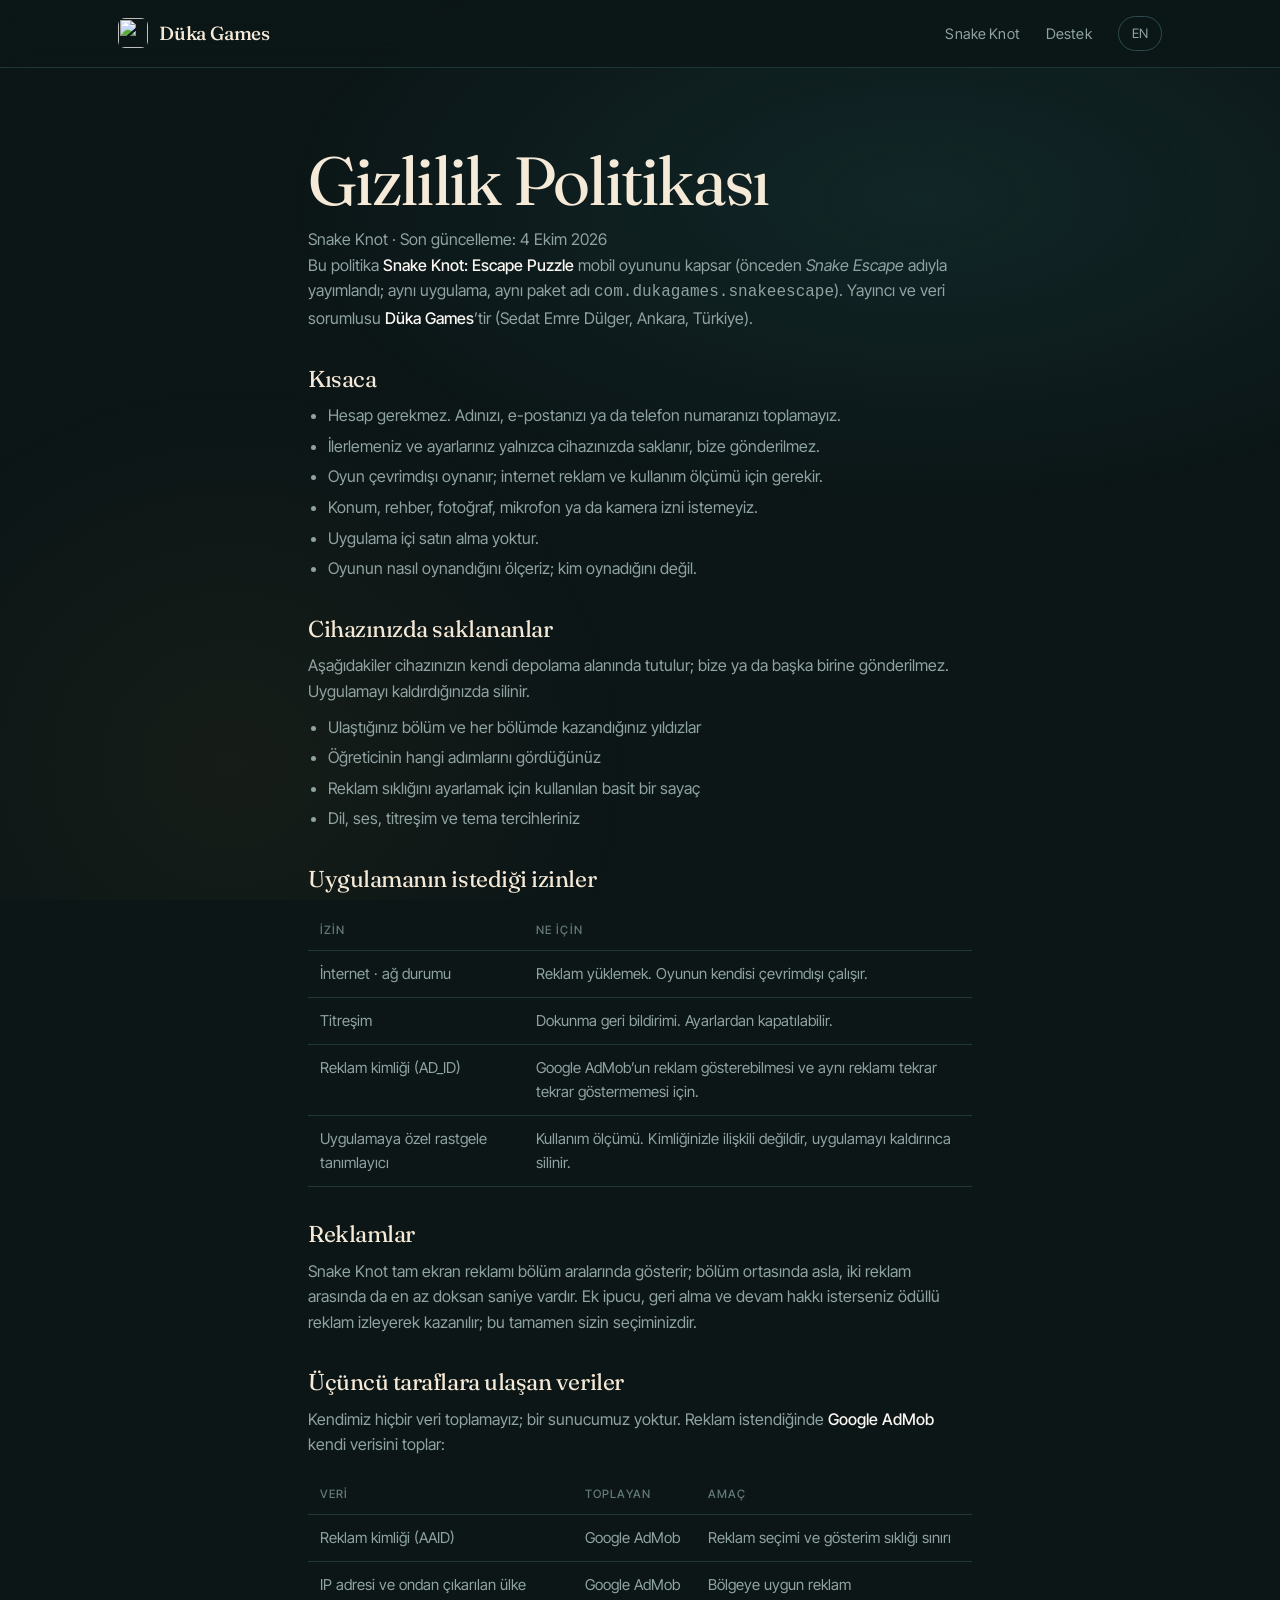
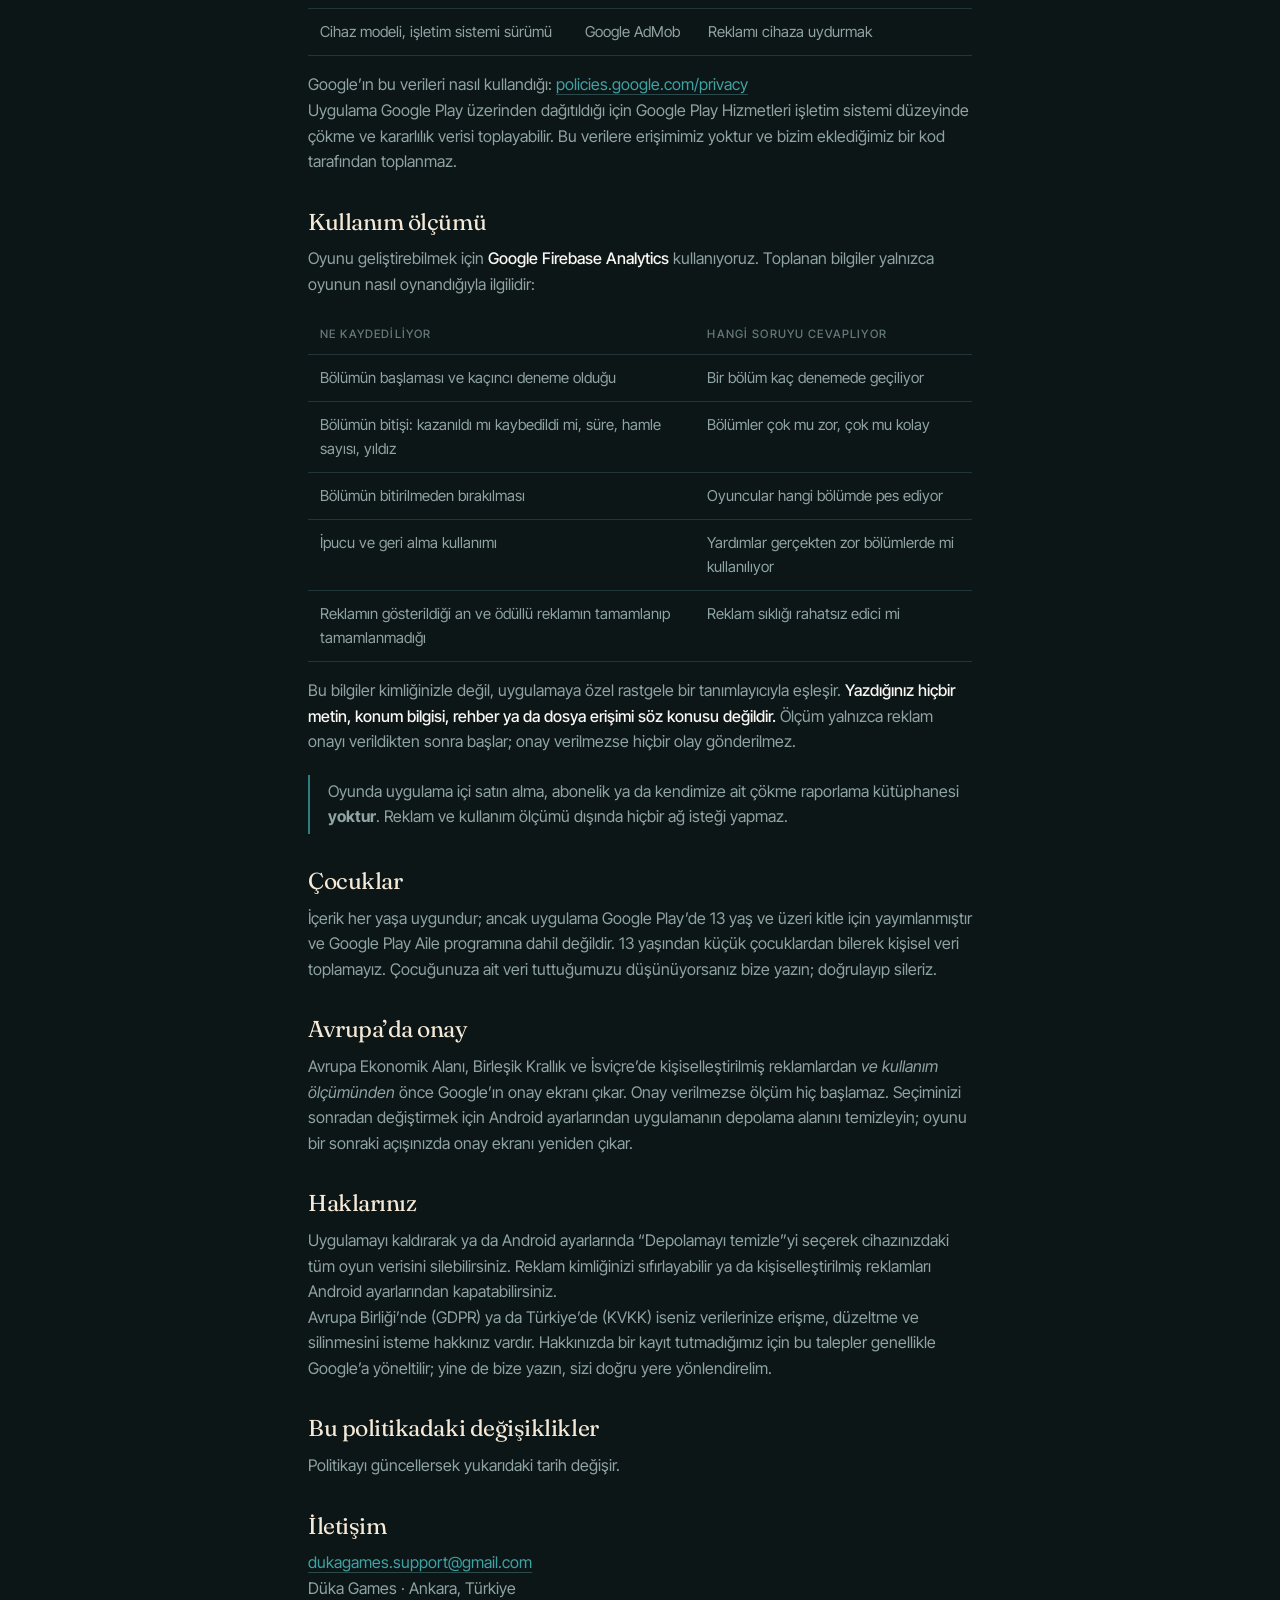
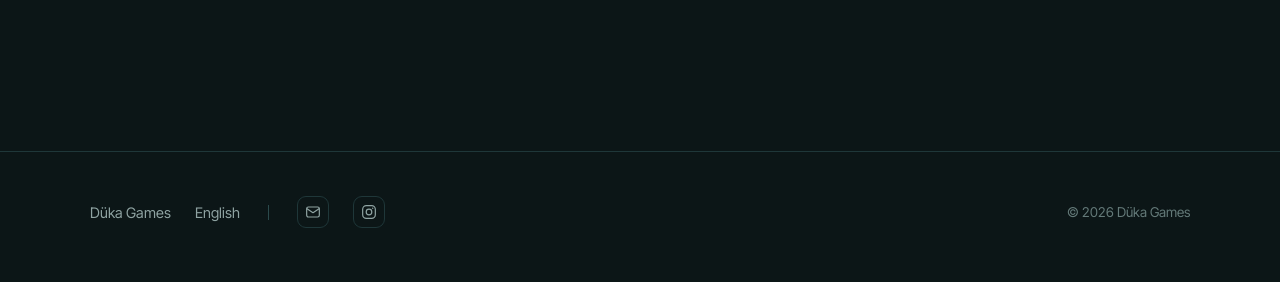
==== commit 11dee48d: "Add files via upload" ====
--- a/gizlilik.html
+++ b/gizlilik.html
@@ -3,37 +3,36 @@
 <head>
 <meta charset="utf-8">
 <meta name="viewport" content="width=device-width, initial-scale=1">
-<title>Gizlilik Politikası — Snake Knot</title>
-<style>
-  :root{ --bg:#BFDCD8; --card:#E4F2EF; --ink:#123A3C; --soft:#4E7A7B; --edge:#9FC7C1; }
-  @media (prefers-color-scheme: dark){
-    :root{ --bg:#131822; --card:#1B2231; --ink:#E4EAF4; --soft:#93A0B8; --edge:#2C3549; }
-  }
-  *{ box-sizing:border-box; }
-  body{ margin:0; background:var(--bg); color:var(--ink);
-    font-family:system-ui,-apple-system,"Segoe UI",Roboto,sans-serif;
-    line-height:1.7; padding:40px 18px; }
-  .wrap{ max-width:680px; margin:0 auto; }
-  .card{ background:var(--card); border:1px solid var(--edge); border-radius:16px; padding:30px 26px 34px; }
-  h1{ font-size:28px; margin:0 0 4px; letter-spacing:-.02em; }
-  .date{ color:var(--soft); font-size:14px; margin:0 0 26px; }
-  h2{ font-size:18px; margin:28px 0 8px; }
-  p, li{ font-size:15.5px; }
-  ul{ padding-left:20px; }
-  table{ border-collapse:collapse; width:100%; margin:12px 0; font-size:14.5px; }
-  th,td{ text-align:left; padding:9px 10px; border-bottom:1px solid var(--edge); vertical-align:top; }
-  th{ color:var(--soft); font-size:12px; text-transform:uppercase; letter-spacing:.08em; }
-  .box{ border-left:3px solid var(--soft); padding:2px 0 2px 14px; margin:16px 0; color:var(--soft); }
-  a{ color:inherit; }
-  code{ font-size:.92em; }
-  footer{ color:var(--soft); font-size:13.5px; margin-top:30px; }
-  .links a{ display:block; padding:14px 16px; margin:10px 0; border:1px solid var(--edge);
-    border-radius:12px; text-decoration:none; font-weight:600; }
-</style>
+<meta name="theme-color" content="#0C1617">
+<title>Gizlilik Politikası · Snake Knot</title>
+<meta name="description" content="Snake Knot gizlilik politikası. Hesap yok, veri cihazda kalır.">
+<meta name="robots" content="index,follow">
+<link rel="icon" type="image/png" href="gorsel/duka-amblem.png">
+<link rel="preconnect" href="https://fonts.googleapis.com">
+<link rel="preconnect" href="https://fonts.gstatic.com" crossorigin>
+<link href="https://fonts.googleapis.com/css2?family=Fraunces:opsz,wght@9..144,300;9..144,400;9..144,500&family=Inter+Tight:wght@300;400;500&display=swap" rel="stylesheet">
+<link rel="stylesheet" href="stil.css">
 </head>
-<body><div class="wrap"><div class="card">
+<body>
+<div class="sar">
+
+<header>
+  <div class="ustbar">
+    <a class="marka" href="https://artduka.com/">
+      <img src="gorsel/duka-amblem.png" alt=""><b>D&uuml;ka Games</b>
+    </a>
+    <nav class="ustbag">
+      <a href="https://artduka.com/snake-knot.html">Snake Knot</a>
+      <a href="https://artduka.com/destek.html">Destek</a>
+      <a class="dil" href="privacy.html">EN</a>
+    </nav>
+  </div>
+</header>
+
+<main class="yazi">
+  <section style="padding-top:76px">
 <h1>Gizlilik Politikası</h1>
-    <p class="date">Snake Knot · Son güncelleme: 4 Ekim 2026</p>
+    <p class="tarih">Snake Knot · Son güncelleme: 4 Ekim 2026</p>
 
     <p>Bu politika <strong>Snake Knot: Escape Puzzle</strong> mobil oyununu kapsar
     (önceden <em>Snake Escape</em> adıyla yayımlandı; aynı uygulama, aynı paket adı
@@ -109,7 +108,7 @@
     erişimi söz konusu değildir.</strong> Ölçüm yalnızca reklam onayı verildikten
     sonra başlar; onay verilmezse hiçbir olay gönderilmez.</p>
 
-    <div class="box">Oyunda uygulama içi satın alma, abonelik ya da kendimize ait
+    <div class="alinti">Oyunda uygulama içi satın alma, abonelik ya da kendimize ait
     çökme raporlama kütüphanesi <strong>yoktur</strong>. Reklam ve kullanım ölçümü
     dışında hiçbir ağ isteği yapmaz.</div>
 
@@ -142,8 +141,22 @@
     <p><a href="mailto:dukagames.support@gmail.com">dukagames.support@gmail.com</a><br>
     Düka Games · Ankara, Türkiye</p>
 
-    <div class="box">Bu metin bir hukukçu tarafından hazırlanmadı. ABD ve AB
-    pazarlarına ciddi hacimle açılmadan önce bir avukata okutmakta fayda var.</div>
+    </section>
+</main>
 
-<footer><a href="index.html">← Snake Knot</a> · <a href="privacy.html">English</a></footer>
-</div></div></body></html>
+<footer>
+  <div class="altic">
+    <nav>
+      <a href="https://artduka.com/">Düka Games</a>
+      <a href="privacy.html">English</a>
+      <span class="ayrac"></span>
+      <a class="ikon" href="mailto:dukagames.support@gmail.com" aria-label="E-posta" title="dukagames.support@gmail.com"><svg viewBox="0 0 24 24" fill="none" stroke="currentColor" stroke-width="1.8" stroke-linecap="round" stroke-linejoin="round" aria-hidden="true"><rect x="2.5" y="4.5" width="19" height="15" rx="2.5"/><path d="M3 7l9 6 9-6"/></svg></a>
+      <a class="ikon" href="https://instagram.com/dukagames" target="_blank" rel="noopener" aria-label="Instagram" title="@dukagames"><svg viewBox="0 0 24 24" fill="none" stroke="currentColor" stroke-width="1.8" stroke-linecap="round" stroke-linejoin="round" aria-hidden="true"><rect x="2.5" y="2.5" width="19" height="19" rx="5.5"/><circle cx="12" cy="12" r="4.2"/><circle cx="17.6" cy="6.4" r="1.1" fill="currentColor" stroke="none"/></svg></a>
+    </nav>
+    <div class="telif">&copy; 2026 D&uuml;ka Games</div>
+  </div>
+</footer>
+
+</div>
+</body>
+</html>
--- a/stil.css
+++ b/stil.css
@@ -0,0 +1,352 @@
+/* Düka Games — artduka.com
+   Tasarım dili: Itera Consultancy'nin yapısı ve tipografisi,
+   Snake Knot'un renk paletiyle. Tek dosya, derleme yok. */
+
+:root{
+  --gece:        #0C1617;   /* zemin — turkuaza çalan neredeyse siyah */
+  --gece-yumusak:#111F21;
+  --kart:        #152628;
+  --cizgi:       #1F3739;
+  --cizgi-acik:  #2B4A4C;
+
+  --turkuaz:     #2E7D7F;
+  --turkuaz-par: #3FA3A5;
+  --turkuaz-koyu:#123A3C;
+
+  --altin:       #D69E2E;
+  --altin-sogut: #B8862A;
+
+  --krem:        #F5E9D7;
+  --kagit:       #FAF7F2;
+  --sis:         #8FA3A2;
+  --sis-koyu:    #647A79;
+
+  --serif: "Fraunces", Georgia, "Times New Roman", serif;
+  --sans:  "Inter Tight", -apple-system, BlinkMacSystemFont, "Segoe UI", Roboto, sans-serif;
+}
+
+*{ box-sizing:border-box; margin:0; padding:0; }
+
+html{ scroll-behavior:smooth; }
+
+body{
+  font-family:var(--sans);
+  background:var(--gece);
+  color:var(--kagit);
+  line-height:1.6;
+  overflow-x:hidden;
+  -webkit-font-smoothing:antialiased;
+  -moz-osx-font-smoothing:grayscale;
+  text-rendering:optimizeLegibility;
+}
+
+/* Zemin atmosferi: iki yumuşak ışık, çok hafif */
+body::before{
+  content:"";
+  position:fixed; inset:0; z-index:0; pointer-events:none;
+  background:
+    radial-gradient(ellipse 80% 55% at 72% 22%, rgba(46,125,127,.16) 0%, transparent 62%),
+    radial-gradient(ellipse 55% 75% at 18% 85%, rgba(214,158,46,.05) 0%, transparent 58%);
+}
+
+.sar{ position:relative; z-index:1; }
+
+a{ color:inherit; text-decoration:none; }
+
+/* ============ ÜST BAR ============ */
+
+header{
+  position:sticky; top:0; z-index:20;
+  background:rgba(12,22,23,.82);
+  backdrop-filter:blur(14px);
+  border-bottom:1px solid var(--cizgi);
+}
+
+.ustbar{
+  max-width:1100px; margin:0 auto;
+  padding:16px 28px;
+  display:flex; align-items:center; justify-content:space-between; gap:20px;
+}
+
+.marka{ display:flex; align-items:center; gap:11px; }
+.marka img{ width:30px; height:30px; border-radius:7px; display:block; }
+.marka b{
+  font-family:var(--serif);
+  font-weight:500; font-size:19px; letter-spacing:-.01em;
+  color:var(--krem);
+}
+
+.ustbag{ display:flex; align-items:center; gap:26px; }
+.ustbag a{
+  font-size:14.5px; color:var(--sis); letter-spacing:.01em;
+  transition:color .2s ease;
+}
+.ustbag a:hover{ color:var(--krem); }
+.ustbag .dil{
+  border:1px solid var(--cizgi-acik);
+  padding:6px 13px; border-radius:999px;
+  font-size:13px; color:var(--sis);
+}
+.ustbag .dil:hover{ border-color:var(--turkuaz); color:var(--krem); }
+
+/* ============ GENEL YERLEŞİM ============ */
+
+main{ max-width:1100px; margin:0 auto; padding:0 28px 110px; }
+
+section{ padding:94px 0 0; }
+
+.baslik-ust{
+  font-size:12px; letter-spacing:.18em; text-transform:uppercase;
+  color:var(--turkuaz-par); margin-bottom:16px; font-weight:500;
+}
+
+h1{
+  font-family:var(--serif);
+  font-weight:400; font-size:clamp(38px, 6vw, 68px);
+  line-height:1.08; letter-spacing:-.025em;
+  color:var(--krem);
+}
+
+h2{
+  font-family:var(--serif);
+  font-weight:400; font-size:clamp(27px, 3.4vw, 38px);
+  line-height:1.2; letter-spacing:-.02em;
+  color:var(--krem); margin-bottom:26px;
+}
+
+h3{
+  font-family:var(--serif);
+  font-weight:500; font-size:21px; letter-spacing:-.01em;
+  color:var(--krem); margin-bottom:9px;
+}
+
+p{ color:var(--sis); font-size:16.5px; }
+p strong, p b{ color:var(--kagit); font-weight:500; }
+
+.kurulus{ max-width:620px; }
+
+/* ============ KAHRAMAN ============ */
+
+.kahraman{
+  padding:120px 0 10px;
+  display:grid; grid-template-columns:1.15fr .85fr; gap:60px; align-items:center;
+}
+
+.kahraman .giris{ font-size:19px; line-height:1.68; margin-top:26px; max-width:530px; }
+
+.kahraman .amblem{
+  justify-self:center;
+  width:min(300px, 80%); height:auto; opacity:.92;
+  filter:drop-shadow(0 20px 50px rgba(0,0,0,.45));
+}
+
+.cizgi-altin{
+  width:62px; height:2px; background:var(--altin);
+  margin:30px 0 0; border-radius:2px;
+}
+
+/* ============ KARTLAR ============ */
+
+.kart{
+  background:linear-gradient(160deg, var(--kart) 0%, var(--gece-yumusak) 100%);
+  border:1px solid var(--cizgi);
+  border-radius:16px;
+  padding:30px 30px 32px;
+}
+
+.oyunlar{ display:grid; grid-template-columns:repeat(auto-fit, minmax(310px,1fr)); gap:22px; }
+
+.oyunkart{
+  display:block; position:relative;
+  transition:border-color .25s ease, transform .25s ease;
+}
+.oyunkart:hover{ border-color:var(--turkuaz); transform:translateY(-3px); }
+.oyunkart.pasif{ opacity:.72; }
+.oyunkart.pasif:hover{ transform:none; border-color:var(--cizgi); }
+
+.oyunkart .ust{ display:flex; align-items:center; gap:16px; margin-bottom:17px; }
+.oyunkart .ust img{ width:58px; height:58px; border-radius:14px; display:block; }
+
+.rozet{
+  display:inline-block; margin-top:17px;
+  font-size:11.5px; letter-spacing:.12em; text-transform:uppercase;
+  padding:5px 12px; border-radius:999px;
+  border:1px solid var(--turkuaz); color:var(--turkuaz-par);
+}
+.rozet.bekleyen{ border-color:var(--cizgi-acik); color:var(--sis-koyu); }
+
+/* ============ İLKELER ============ */
+
+.ilkeler{ display:grid; grid-template-columns:repeat(auto-fit, minmax(255px,1fr)); gap:1px;
+  background:var(--cizgi); border:1px solid var(--cizgi); border-radius:16px; overflow:hidden; }
+.ilke{ background:var(--gece-yumusak); padding:30px 28px 32px; }
+.ilke .no{
+  font-family:var(--serif); font-size:13px; color:var(--altin);
+  letter-spacing:.1em; margin-bottom:13px;
+}
+.ilke p{ font-size:15.5px; }
+
+/* ============ EKRAN GÖRÜNTÜLERİ ============ */
+
+.vitrin{
+  display:flex; gap:18px; overflow-x:auto; padding:4px 0 18px;
+  scroll-snap-type:x mandatory; -webkit-overflow-scrolling:touch;
+}
+.vitrin img{
+  /* height:auto SART: HTML'deki height="960" niteligi CSS yoksa gecerli
+     oluyor ve gorsel 216x960 olarak eziliyordu. */
+  width:216px; height:auto; flex:0 0 auto; border-radius:14px;
+  border:1px solid var(--cizgi-acik); scroll-snap-align:start;
+  box-shadow:0 14px 34px rgba(0,0,0,.35);
+}
+.vitrin::-webkit-scrollbar{ height:6px; }
+.vitrin::-webkit-scrollbar-thumb{ background:var(--cizgi-acik); border-radius:3px; }
+
+/* ============ DÜĞMELER ============ */
+
+.dugme{
+  display:inline-flex; align-items:center; gap:9px;
+  background:var(--turkuaz); color:#071112;
+  padding:13px 25px; border-radius:999px;
+  font-size:15px; font-weight:500; letter-spacing:.01em;
+  transition:background .2s ease, transform .2s ease;
+}
+.dugme:hover{ background:var(--turkuaz-par); transform:translateY(-1px); }
+
+.dugme.hat{
+  background:transparent; color:var(--krem);
+  border:1px solid var(--cizgi-acik);
+}
+.dugme.hat:hover{ background:rgba(46,125,127,.14); border-color:var(--turkuaz); }
+
+/* ============ LİSTELER ============ */
+
+.ozellik{ list-style:none; }
+.ozellik li{
+  color:var(--sis); font-size:16px;
+  padding:15px 0 15px 28px; position:relative;
+  border-bottom:1px solid var(--cizgi);
+}
+.ozellik li:last-child{ border-bottom:none; }
+.ozellik li::before{
+  content:""; position:absolute; left:4px; top:24px;
+  width:7px; height:7px; border-radius:50%; background:var(--altin);
+}
+.ozellik li b{ color:var(--kagit); font-weight:500; }
+
+/* ============ SSS ============ */
+
+.sss h3{ margin-top:26px; }
+.sss h3:first-child{ margin-top:0; }
+.sss p{ margin-bottom:4px; }
+
+/* ============ METİN SAYFALARI ============ */
+
+.yazi{ max-width:720px; }
+.yazi h2{ font-size:23px; margin:34px 0 10px; }
+.yazi p, .yazi li{ font-size:16px; color:var(--sis); }
+.yazi ul{ padding-left:20px; margin:10px 0; }
+.yazi li{ margin:5px 0; }
+.yazi a{ color:var(--turkuaz-par); border-bottom:1px solid var(--cizgi-acik); }
+.yazi a:hover{ border-bottom-color:var(--turkuaz-par); }
+.yazi table{ border-collapse:collapse; width:100%; margin:16px 0; font-size:15px; }
+.yazi th, .yazi td{
+  text-align:left; padding:11px 12px;
+  border-bottom:1px solid var(--cizgi); vertical-align:top; color:var(--sis);
+}
+.yazi th{
+  color:var(--sis-koyu); font-size:11.5px;
+  text-transform:uppercase; letter-spacing:.1em; font-weight:500;
+}
+.tarih{ color:var(--sis-koyu); font-size:14px; margin-top:10px; }
+
+.alinti{
+  border-left:2px solid var(--turkuaz);
+  padding:4px 0 4px 18px; margin:20px 0; color:var(--sis);
+}
+
+/* ============ ALT BİLGİ ============ */
+
+footer{
+  border-top:1px solid var(--cizgi);
+  margin-top:40px; padding:44px 28px 56px;
+}
+.altic{
+  max-width:1100px; margin:0 auto;
+  display:flex; justify-content:space-between; align-items:center;
+  gap:22px; flex-wrap:wrap;
+}
+footer nav{ display:flex; gap:24px; flex-wrap:wrap; }
+footer a{ color:var(--sis); font-size:14.5px; }
+footer a:hover{ color:var(--krem); }
+footer .telif{ color:var(--sis-koyu); font-size:13.5px; }
+
+/* ============ DAR EKRAN ============ */
+
+@media (max-width:820px){
+  .kahraman{ grid-template-columns:1fr; gap:38px; padding-top:76px; }
+  .kahraman .amblem{ width:min(210px,56%); order:-1; justify-self:start; }
+  section{ padding-top:70px; }
+  main{ padding:0 20px 80px; }
+  .ustbar{ padding:14px 20px; }
+  .ustbag{ gap:16px; }
+  .kart{ padding:24px 22px 26px; }
+  .ilke{ padding:26px 22px 28px; }
+  .vitrin img{ width:172px; }
+}
+
+@media (prefers-reduced-motion:reduce){
+  html{ scroll-behavior:auto; }
+  *{ transition:none !important; }
+}
+
+/* ============ ÇOK DAR EKRAN ============ */
+/* Telefonda üst bar taşıyordu: marka iki satıra kırılıyor, dil rozeti
+   ekranın dışına çıkıyordu. Menü bağlantıları gizleniyor — hepsi zaten
+   sayfanın içinde ve alt bilgide var. */
+
+.marka b{ white-space:nowrap; }
+
+@media (max-width:640px){
+  .ustbar{ padding:12px 18px; }
+  .marka img{ width:26px; height:26px; }
+  .marka b{ font-size:17px; }
+  .ustbag a:not(.dil){ display:none; }
+  .kahraman{ padding-top:56px; }
+  h1{ font-size:clamp(32px,9vw,46px); }
+  .kahraman .giris{ font-size:17px; }
+}
+
+/* ============ SOSYAL ============ */
+
+.sosyal{ display:inline-flex; align-items:center; gap:7px; }
+.sosyal svg{ width:17px; height:17px; flex:0 0 auto; }
+.sosyal:hover svg{ opacity:1; }
+.sosyal svg{ opacity:.8; transition:opacity .2s ease; }
+
+/* ============ KÜÇÜK ETİKETLER ============ */
+
+.etiketler{ display:flex; flex-wrap:wrap; gap:8px; margin-top:18px; }
+.etiket{
+  font-size:12px; letter-spacing:.06em;
+  padding:6px 12px; border-radius:8px;
+  background:rgba(46,125,127,.14);
+  border:1px solid var(--cizgi-acik);
+  color:var(--krem);
+}
+
+/* ============ ALT BİLGİ — AYRAÇ VE İKONLAR ============ */
+
+.ayrac{
+  display:inline-block; width:1px; height:15px;
+  background:var(--cizgi-acik); margin:0 4px;
+}
+footer nav{ align-items:center; }
+.ikon{
+  display:inline-flex; align-items:center; justify-content:center;
+  width:32px; height:32px; border-radius:9px;
+  border:1px solid var(--cizgi); color:var(--sis);
+  transition:color .2s ease, border-color .2s ease, background .2s ease;
+}
+.ikon svg{ width:16px; height:16px; }
+.ikon:hover{ color:var(--krem); border-color:var(--turkuaz); background:rgba(46,125,127,.14); }
